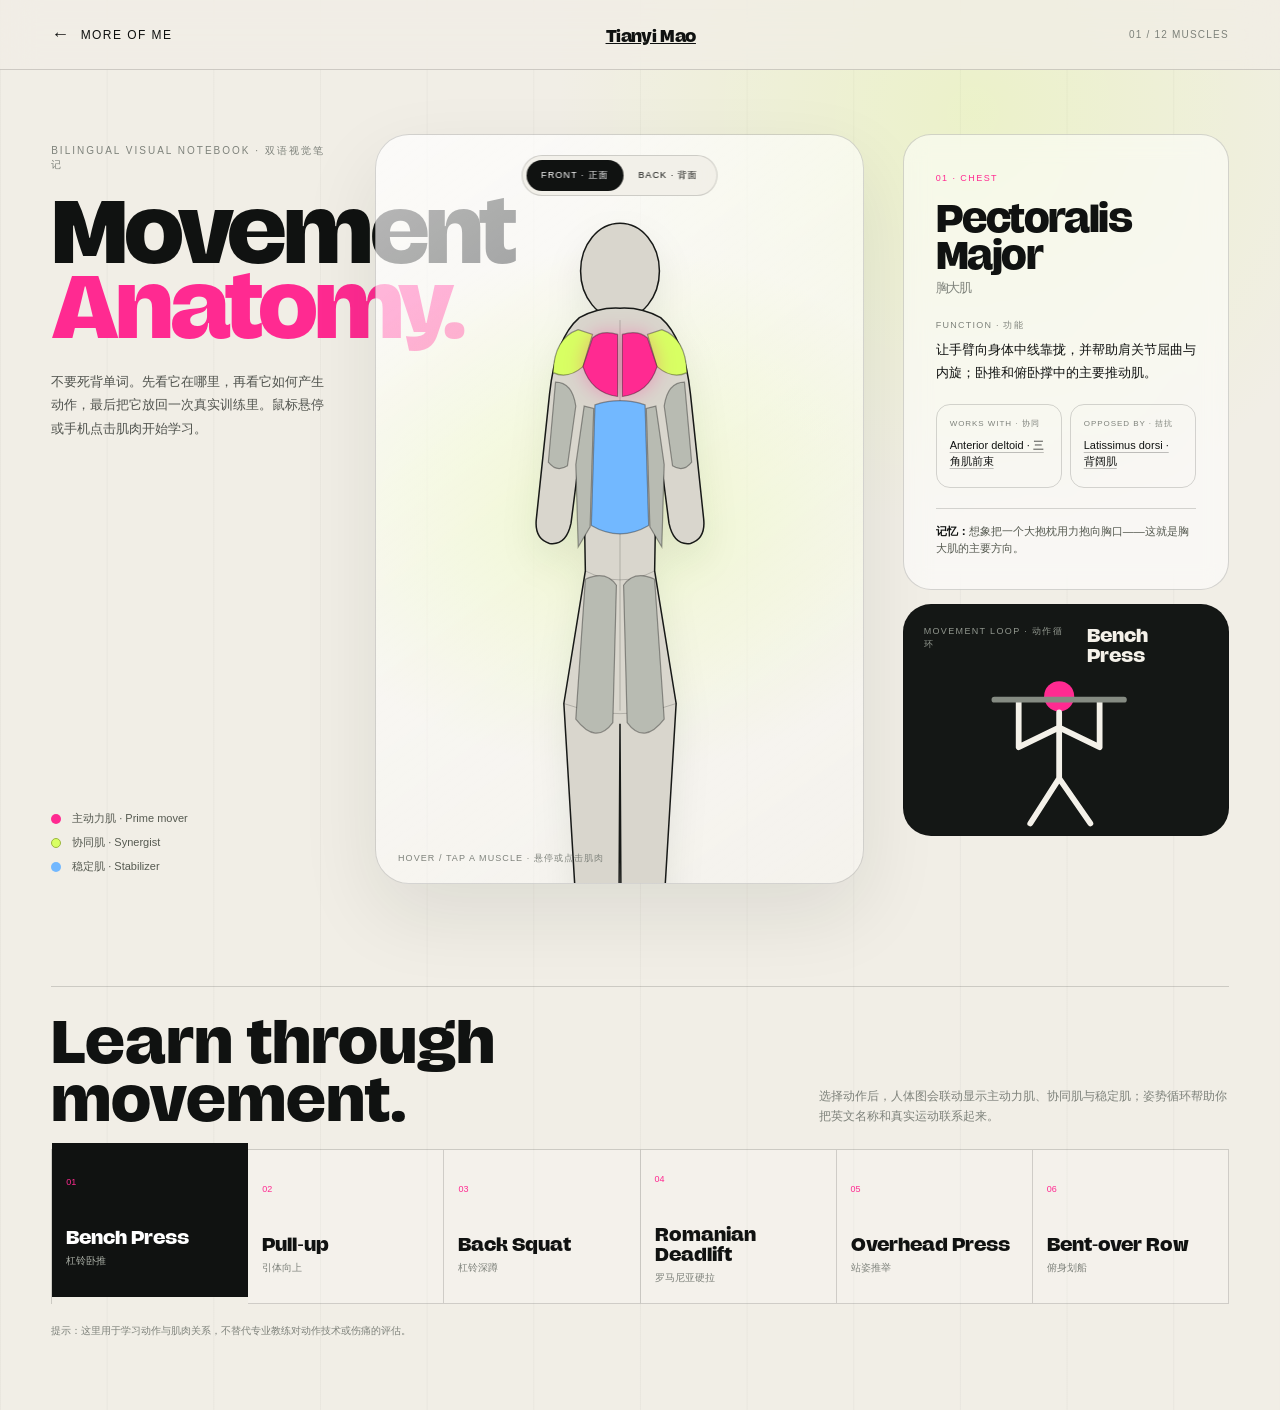
==== anatomy.html @ 0daee511 "Add interactive movement anatomy lab" ====
<!doctype html>
<html lang="zh-CN">
<head>
  <meta charset="utf-8">
  <meta name="viewport" content="width=device-width,initial-scale=1,viewport-fit=cover">
  <meta name="description" content="Tianyi Mao 的双语运动解剖学习空间：认识肌肉、功能与动作中的协同关系。">
  <title>Movement Anatomy · Tianyi Mao</title>
  <style>
    @font-face{font-family:Bunch;src:url('assets/fonts/Bunch-Bold.otf') format('opentype');font-display:swap}
    :root{--ink:#101211;--paper:#f1eee6;--lime:#d8ff63;--pink:#ff2a91;--blue:#72b8ff;--muted:#7e827b;--line:rgba(16,18,17,.16);--panel:rgba(255,255,255,.54)}
    *{box-sizing:border-box}
    html{background:var(--paper);scroll-behavior:smooth}
    body{margin:0;color:var(--ink);background:radial-gradient(circle at 76% 8%,rgba(216,255,99,.22),transparent 26rem),linear-gradient(90deg,rgba(16,18,17,.035) 1px,transparent 1px) 0 0/8.333vw 100%,var(--paper);font-family:Arial,"Noto Sans SC",sans-serif}
    button,a{font:inherit;color:inherit}
    button{cursor:pointer}
    .topbar{position:sticky;top:0;z-index:30;height:70px;display:flex;align-items:center;justify-content:space-between;padding:0 clamp(18px,4vw,64px);border-bottom:1px solid var(--line);background:rgba(241,238,230,.78);backdrop-filter:blur(18px)}
    .back{display:inline-flex;align-items:center;gap:10px;text-decoration:none;font-size:12px;letter-spacing:.12em;text-transform:uppercase}
    .back:before{content:"←";font-size:18px;transition:transform .2s}.back:hover:before{transform:translateX(-4px)}
    .wordmark{font:18px/1 Bunch,Arial,sans-serif;letter-spacing:-.02em}
    .progress{font-size:10px;letter-spacing:.12em;color:var(--muted)}
    main{width:min(1680px,100%);margin:auto;padding:clamp(28px,5vw,70px) clamp(14px,4vw,64px) 72px}
    .hero{display:grid;grid-template-columns:minmax(230px,.7fr) minmax(360px,1.2fr) minmax(280px,.8fr);gap:clamp(18px,3vw,48px);align-items:stretch;min-height:calc(100svh - 150px)}
    .intro{display:flex;flex-direction:column;justify-content:space-between;padding:10px 0}
    .eyebrow{margin:0 0 18px;font-size:10px;letter-spacing:.2em;text-transform:uppercase;color:var(--muted)}
    h1{margin:0;max-width:8ch;font:clamp(54px,7.5vw,118px)/.78 Bunch,Arial,sans-serif;letter-spacing:-.045em}
    h1 em{display:block;color:var(--pink);font-style:normal}
    .intro-copy{max-width:31rem;margin:30px 0 0;font-size:13px;line-height:1.8;color:#50534e}
    .learning-key{display:grid;gap:9px;margin-top:30px}
    .key-row{display:flex;align-items:center;gap:11px;font-size:11px;color:#555950}.key-row i{width:10px;height:10px;border-radius:50%;background:var(--pink)}.key-row:nth-child(2) i{background:var(--lime);border:1px solid #9cb63f}.key-row:nth-child(3) i{background:var(--blue)}
    .body-lab{position:relative;min-height:650px;overflow:hidden;border:1px solid var(--line);border-radius:34px;background:linear-gradient(145deg,rgba(255,255,255,.72),rgba(255,255,255,.28));box-shadow:0 30px 80px rgba(27,31,24,.09)}
    .body-lab:before{content:"";position:absolute;inset:10% -30%;background:radial-gradient(ellipse,rgba(216,255,99,.24),transparent 62%);pointer-events:none}
    .view-switch{position:absolute;z-index:8;top:20px;left:50%;transform:translateX(-50%);display:flex;padding:4px;border:1px solid var(--line);border-radius:999px;background:rgba(241,238,230,.8);backdrop-filter:blur(12px)}
    .view-switch button{border:0;border-radius:999px;padding:9px 15px;background:transparent;font-size:9px;letter-spacing:.12em;text-transform:uppercase}.view-switch button[aria-pressed="true"]{color:#fff;background:var(--ink)}
    .figure-wrap{position:absolute;inset:74px 0 54px;display:grid;place-items:center;perspective:1000px}
    .figure-card{width:min(94%,430px);height:100%;transform-style:preserve-3d;transition:transform .75s cubic-bezier(.22,.7,.18,1)}
    .figure-card.is-back{transform:rotateY(180deg)}
    .body-view{position:absolute;inset:0;display:grid;place-items:center;backface-visibility:hidden}.body-view.back{transform:rotateY(180deg)}
    .anatomy-svg{display:block;width:100%;height:100%;overflow:visible;filter:drop-shadow(0 18px 18px rgba(17,20,16,.08))}
    .body-base{fill:#d9d6cd;stroke:#171917;stroke-width:1.5;vector-effect:non-scaling-stroke}
    .body-line{fill:none;stroke:rgba(16,18,17,.2);stroke-width:1;vector-effect:non-scaling-stroke}
    .muscle-zone{fill:#b8bbb2;stroke:rgba(16,18,17,.38);stroke-width:1;vector-effect:non-scaling-stroke;cursor:pointer;transition:fill .2s,filter .2s,opacity .2s}
    .muscle-zone:hover,.muscle-zone:focus-visible,.muscle-zone.is-active{fill:var(--pink);filter:drop-shadow(0 0 8px rgba(255,42,145,.38));outline:none}
    .muscle-zone.is-primary{fill:var(--pink);animation:muscleBreathe 1.1s ease-in-out infinite}.muscle-zone.is-secondary{fill:var(--lime)}.muscle-zone.is-stabilizer{fill:var(--blue)}
    @keyframes muscleBreathe{50%{filter:drop-shadow(0 0 13px rgba(255,42,145,.7));opacity:.72}}
    .lab-caption{position:absolute;left:22px;bottom:18px;font-size:9px;letter-spacing:.12em;color:var(--muted)}
    .info{display:flex;flex-direction:column;gap:14px}
    .info-card,.motion-card{border:1px solid var(--line);border-radius:28px;background:var(--panel);backdrop-filter:blur(12px)}
    .info-card{padding:clamp(20px,2.5vw,32px)}
    .muscle-index{font-size:9px;letter-spacing:.16em;color:var(--pink)}
    .muscle-name{margin:14px 0 0;font:clamp(30px,3.2vw,50px)/.9 Bunch,Arial,sans-serif;letter-spacing:-.035em}
    .muscle-cn{display:block;margin-top:9px;font-size:13px;font-weight:400;color:var(--muted)}
    .function-label{margin:26px 0 7px;font-size:9px;letter-spacing:.14em;color:var(--muted)}
    .function-text{margin:0;font-size:13px;line-height:1.72}
    .relations{display:grid;grid-template-columns:1fr 1fr;gap:8px;margin-top:20px}
    .relation{min-height:84px;padding:13px;border:1px solid var(--line);border-radius:14px}.relation span{display:block;margin-bottom:9px;font-size:8px;letter-spacing:.12em;color:var(--muted)}.relation button{padding:0;border:0;background:none;text-align:left;font-size:11px;line-height:1.45;text-decoration:underline;text-decoration-color:rgba(16,18,17,.25);text-underline-offset:3px}
    .memory{margin:20px 0 0;padding:14px 0 0;border-top:1px solid var(--line);font-size:11px;line-height:1.55;color:#555950}.memory strong{color:var(--ink)}
    .motion-card{position:relative;overflow:hidden;min-height:232px;padding:20px;background:#141715;color:#f4f1e9}
    .motion-head{position:relative;z-index:3;display:flex;justify-content:space-between;gap:16px}.motion-head span{font-size:9px;letter-spacing:.15em;color:#92988f}.motion-head strong{font:20px/1 Bunch,Arial,sans-serif}
    .pose-stage{position:absolute;inset:45px 0 0;display:grid;place-items:center}.pose-stage svg{width:100%;height:100%}.pose-line{fill:none;stroke:#f4f1e9;stroke-width:5;stroke-linecap:round;stroke-linejoin:round}.pose-joint{fill:var(--pink)}.pose-equipment{stroke:#858b82;stroke-width:5;stroke-linecap:round}.pose{transform-box:fill-box;transform-origin:center}.pose.squat{animation:squat 1.6s ease-in-out infinite}.pose.press .pose-arms{transform-box:fill-box;transform-origin:50% 90%;animation:press 1.5s ease-in-out infinite}.pose.row .pose-arms{transform-box:fill-box;transform-origin:15% 50%;animation:row 1.4s ease-in-out infinite}.pose.hinge .pose-torso{transform-box:fill-box;transform-origin:50% 100%;animation:hinge 1.7s ease-in-out infinite}.pose.pull .pose-body{animation:pull 1.6s ease-in-out infinite}.pose.plank{animation:plank 1.5s ease-in-out infinite}
    @keyframes squat{50%{transform:translateY(28px) scaleY(.92)}}@keyframes press{50%{transform:translateY(-28px)}}@keyframes row{50%{transform:rotate(-30deg)}}@keyframes hinge{50%{transform:rotate(27deg)}}@keyframes pull{50%{transform:translateY(-24px)}}@keyframes plank{50%{transform:translateY(-3px)}}
    .exercise-section{margin-top:clamp(60px,8vw,120px);padding-top:24px;border-top:1px solid var(--line)}
    .section-head{display:flex;align-items:end;justify-content:space-between;gap:30px;margin-bottom:22px}.section-head h2{margin:0;font:clamp(38px,5vw,74px)/.9 Bunch,Arial,sans-serif}.section-head p{max-width:410px;margin:0;font-size:12px;line-height:1.7;color:var(--muted)}
    .exercise-grid{display:grid;grid-template-columns:repeat(6,minmax(0,1fr));border-top:1px solid var(--line);border-left:1px solid var(--line)}
    .exercise{min-height:154px;padding:18px 14px;border:0;border-right:1px solid var(--line);border-bottom:1px solid var(--line);background:rgba(255,255,255,.18);text-align:left;transition:background .2s,color .2s,transform .2s}.exercise:hover,.exercise:focus-visible,.exercise.is-active{color:#fff;background:var(--ink);outline:none}.exercise.is-active{transform:translateY(-7px)}
    .exercise-num{font-size:9px;color:var(--pink)}.exercise strong{display:block;margin-top:38px;font:20px/1 Bunch,Arial,sans-serif}.exercise small{display:block;margin-top:7px;color:var(--muted);font-size:10px}.exercise.is-active small{color:#aeb3aa}
    .tip{margin:20px 0 0;font-size:10px;color:var(--muted)}
    @media(max-width:1100px){.hero{grid-template-columns:minmax(220px,.65fr) minmax(360px,1fr)}.info{grid-column:1/-1;display:grid;grid-template-columns:1fr 1fr}.body-lab{min-height:610px}.exercise-grid{grid-template-columns:repeat(3,1fr)}}
    @media(max-width:720px){.topbar{height:62px;padding:0 14px}.progress{display:none}main{padding:24px 10px 48px}.hero{display:flex;flex-direction:column}.intro{padding:0 6px}.intro-copy{margin-top:22px}.learning-key{display:none}.body-lab{min-height:590px;border-radius:24px}.figure-wrap{inset:68px -7px 42px}.info{display:flex}.info-card,.motion-card{border-radius:22px}.motion-card{min-height:250px}.section-head{display:block}.section-head p{margin-top:14px}.exercise-grid{grid-template-columns:repeat(2,1fr)}.exercise{min-height:130px}.exercise strong{margin-top:28px}.exercise.is-active{transform:none}.relations{grid-template-columns:1fr}.wordmark{font-size:16px}}
    @media(prefers-reduced-motion:reduce){*{scroll-behavior:auto!important}.figure-card,.muscle-zone,.exercise{transition:none!important}.muscle-zone.is-primary,.pose *,.pose{animation:none!important}}
  </style>
</head>
<body>
  <header class="topbar"><a class="back" href="index.html?section=home">More of Me</a><a class="wordmark" href="index.html">Tianyi Mao</a><span class="progress" id="progress">01 / 11 MUSCLES</span></header>
  <main>
    <section class="hero">
      <div class="intro"><div><p class="eyebrow">Bilingual visual notebook · 双语视觉笔记</p><h1>Movement<em>Anatomy.</em></h1><p class="intro-copy">不要死背单词。先看它在哪里，再看它如何产生动作，最后把它放回一次真实训练里。鼠标悬停或手机点击肌肉开始学习。</p></div><div class="learning-key"><div class="key-row"><i></i>主动力肌 · Prime mover</div><div class="key-row"><i></i>协同肌 · Synergist</div><div class="key-row"><i></i>稳定肌 · Stabilizer</div></div></div>
      <div class="body-lab" aria-label="互动人体肌肉图">
        <div class="view-switch" role="group" aria-label="人体视角"><button type="button" data-view="front" aria-pressed="true">Front · 正面</button><button type="button" data-view="back" aria-pressed="false">Back · 背面</button></div>
        <div class="figure-wrap"><div class="figure-card" id="figure-card">
          <div class="body-view front"><svg class="anatomy-svg" viewBox="0 0 360 650" role="img" aria-label="人体正面主要肌群">
            <ellipse class="body-base" cx="180" cy="52" rx="33" ry="40"/><path class="body-base" d="M146 91Q126 108 121 155L110 259Q108 276 121 280Q135 282 139 263L149 185L151 303L133 414L145 614Q146 631 164 631Q179 630 179 612L180 431L181 612Q181 630 197 631Q214 630 215 613L227 414L209 303L211 185L221 263Q225 282 239 280Q252 276 250 259L239 155Q234 108 214 91Q198 82 180 83Q162 82 146 91Z"/>
            <path class="body-line" d="M180 93V420M151 303Q180 318 209 303M133 414Q180 431 227 414"/>
            <g class="muscle-zone" data-muscle="deltoid" tabindex="0" role="button"><path d="M145 101Q125 108 124 137Q136 143 149 132L157 105Z"/><path d="M215 101Q235 108 236 137Q224 143 211 132L203 105Z"/></g>
            <g class="muscle-zone" data-muscle="pectoralis" tabindex="0" role="button"><path d="M157 108Q165 101 178 105V157Q156 154 149 132Z"/><path d="M203 108Q195 101 182 105V157Q204 154 211 132Z"/></g>
            <g class="muscle-zone" data-muscle="biceps" tabindex="0" role="button"><path d="M126 145Q140 145 143 165L136 215Q127 221 120 212Z"/><path d="M234 145Q220 145 217 165L224 215Q233 221 240 212Z"/></g>
            <g class="muscle-zone" data-muscle="rectus" tabindex="0" role="button"><path d="M159 164Q180 157 201 164L204 265Q180 279 156 265Z"/></g>
            <g class="muscle-zone" data-muscle="obliques" tabindex="0" role="button"><path d="M150 165L158 167L155 266L145 283L143 214Z"/><path d="M210 165L202 167L205 266L215 283L217 214Z"/></g>
            <g class="muscle-zone" data-muscle="quadriceps" tabindex="0" role="button"><path d="M151 310Q168 302 177 315L174 430Q160 449 143 427Z"/><path d="M209 310Q192 302 183 315L186 430Q200 449 217 427Z"/></g>
          </svg></div>
          <div class="body-view back"><svg class="anatomy-svg" viewBox="0 0 360 650" role="img" aria-label="人体背面主要肌群">
            <ellipse class="body-base" cx="180" cy="52" rx="33" ry="40"/><path class="body-base" d="M146 91Q126 108 121 155L110 259Q108 276 121 280Q135 282 139 263L149 185L151 303L133 414L145 614Q146 631 164 631Q179 630 179 612L180 431L181 612Q181 630 197 631Q214 630 215 613L227 414L209 303L211 185L221 263Q225 282 239 280Q252 276 250 259L239 155Q234 108 214 91Q198 82 180 83Q162 82 146 91Z"/>
            <path class="body-line" d="M180 93V420M151 303Q180 318 209 303M133 414Q180 431 227 414"/>
            <g class="muscle-zone" data-muscle="trapezius" tabindex="0" role="button"><path d="M162 89L180 98L198 89L211 137L180 176L149 137Z"/></g>
            <g class="muscle-zone" data-muscle="latissimus" tabindex="0" role="button"><path d="M149 139Q159 166 178 180L176 262Q152 254 145 221Z"/><path d="M211 139Q201 166 182 180L184 262Q208 254 215 221Z"/></g>
            <g class="muscle-zone" data-muscle="triceps" tabindex="0" role="button"><path d="M126 143Q141 147 143 170L136 221Q125 219 119 207Z"/><path d="M234 143Q219 147 217 170L224 221Q235 219 241 207Z"/></g>
            <g class="muscle-zone" data-muscle="gluteus" tabindex="0" role="button"><path d="M151 271Q178 265 179 305Q164 326 146 309Z"/><path d="M209 271Q182 265 181 305Q196 326 214 309Z"/></g>
            <g class="muscle-zone" data-muscle="hamstrings" tabindex="0" role="button"><path d="M149 317Q166 307 177 320L173 429Q158 443 143 425Z"/><path d="M211 317Q194 307 183 320L187 429Q202 443 217 425Z"/></g>
            <g class="muscle-zone" data-muscle="gastrocnemius" tabindex="0" role="button"><path d="M145 440Q166 430 174 449L169 544Q150 561 141 531Z"/><path d="M215 440Q194 430 186 449L191 544Q210 561 219 531Z"/></g>
          </svg></div>
        </div></div><div class="lab-caption">HOVER / TAP A MUSCLE · 悬停或点击肌肉</div>
      </div>
      <aside class="info" aria-live="polite">
        <article class="info-card"><span class="muscle-index" id="muscle-index">01 · CHEST</span><h2 class="muscle-name" id="muscle-name">Pectoralis Major<span class="muscle-cn" id="muscle-cn">胸大肌</span></h2><p class="function-label">FUNCTION · 功能</p><p class="function-text" id="function-text">让手臂向身体中线靠拢，并帮助肩关节屈曲与内旋；卧推和俯卧撑中的主要推动肌。</p><div class="relations"><div class="relation"><span>WORKS WITH · 协同</span><button type="button" id="synergy">Anterior deltoid · 三角肌前束</button></div><div class="relation"><span>OPPOSED BY · 拮抗</span><button type="button" id="antagonist">Posterior deltoid · 三角肌后束</button></div></div><p class="memory" id="memory"><strong>记忆：</strong>想象把一个大抱枕用力抱向胸口——这就是胸大肌的主要方向。</p></article>
        <article class="motion-card"><div class="motion-head"><span>MOVEMENT LOOP · 动作循环</span><strong id="motion-title">Bench Press</strong></div><div class="pose-stage" id="pose-stage"></div></article>
      </aside>
    </section>
    <section class="exercise-section"><div class="section-head"><h2>Learn through movement.</h2><p>选择动作后，人体图会联动显示主动力肌、协同肌与稳定肌；姿势循环帮助你把英文名称和真实运动联系起来。</p></div><div class="exercise-grid" id="exercise-grid"></div><p class="tip">提示：这里用于学习动作与肌肉关系，不替代专业教练对动作技术或伤痛的评估。</p></section>
  </main>
  <script>
    const muscles={
      pectoralis:{en:'Pectoralis Major',zh:'胸大肌',group:'CHEST',view:'front',function:'让手臂向身体中线靠拢，并帮助肩关节屈曲与内旋；卧推和俯卧撑中的主要推动肌。',synergy:['deltoid','Anterior deltoid · 三角肌前束'],antagonist:['latissimus','Latissimus dorsi · 背阔肌'],memory:'想象把一个大抱枕用力抱向胸口——这就是胸大肌的主要方向。'},
      deltoid:{en:'Deltoid',zh:'三角肌',group:'SHOULDER',view:'front',function:'覆盖肩关节，前束帮助前举，中束负责外展，后束帮助手臂向后。',synergy:['trapezius','Trapezius · 斜方肌'],antagonist:['latissimus','Latissimus dorsi · 背阔肌'],memory:'Deltoid 像倒三角肩章；把手臂向不同方向抬起时，三束分工。'},
      biceps:{en:'Biceps Brachii',zh:'肱二头肌',group:'ARM',view:'front',function:'屈肘并让前臂旋后（掌心向上），也协助肩关节屈曲。',synergy:['deltoid','Anterior deltoid · 三角肌前束'],antagonist:['triceps','Triceps brachii · 肱三头肌'],memory:'Bi = two，两头肌；想象端起一碗汤，屈肘并让掌心向上。'},
      rectus:{en:'Rectus Abdominis',zh:'腹直肌',group:'CORE',view:'front',function:'让躯干屈曲，并在呼气、负重和四肢运动时协助稳定骨盆与脊柱。',synergy:['obliques','Obliques · 腹斜肌'],antagonist:['gluteus','Spinal extensors · 竖脊肌群'],memory:'Rectus = straight，纵向笔直排列；卷腹时缩短胸廓和骨盆的距离。'},
      obliques:{en:'External Obliques',zh:'腹外斜肌',group:'CORE',view:'front',function:'双侧共同屈曲与压缩腹部；单侧帮助躯干侧屈，并与对侧共同旋转。',synergy:['rectus','Rectus abdominis · 腹直肌'],antagonist:['latissimus','Contralateral trunk muscles · 对侧躯干肌'],memory:'Oblique = 斜的；纤维像把双手插进外套口袋。'},
      quadriceps:{en:'Quadriceps Femoris',zh:'股四头肌',group:'LEG',view:'front',function:'主要负责伸膝；其中股直肌还帮助髋关节屈曲。深蹲起身与上楼都离不开它。',synergy:['gluteus','Gluteus maximus · 臀大肌'],antagonist:['hamstrings','Hamstrings · 腘绳肌'],memory:'Quad = four，四块肌肉在大腿前侧合作把膝盖伸直。'},
      trapezius:{en:'Trapezius',zh:'斜方肌',group:'UPPER BACK',view:'back',function:'上、中、下束共同控制肩胛骨的上提、后缩、下降和向上旋转。',synergy:['deltoid','Deltoid · 三角肌'],antagonist:['pectoralis','Pectoralis minor · 胸小肌'],memory:'像一只覆盖颈后与上背的风筝，控制肩胛骨在胸廓上滑动。'},
      latissimus:{en:'Latissimus Dorsi',zh:'背阔肌',group:'BACK',view:'back',function:'让肩关节伸展、内收与内旋；引体向上和划船时把上臂拉向躯干。',synergy:['biceps','Biceps brachii · 肱二头肌'],antagonist:['deltoid','Anterior deltoid · 三角肌前束'],memory:'Latissimus = 最宽的；像从背部展开的双翼，把手臂拉回身体。'},
      triceps:{en:'Triceps Brachii',zh:'肱三头肌',group:'ARM',view:'back',function:'主要负责伸肘，长头还协助肩关节伸展与内收。',synergy:['pectoralis','Pectoralis major · 胸大肌'],antagonist:['biceps','Biceps brachii · 肱二头肌'],memory:'Tri = three，三头肌；把门推开或卧推锁定手肘时它在工作。'},
      gluteus:{en:'Gluteus Maximus',zh:'臀大肌',group:'HIP',view:'back',function:'强力伸髋并帮助髋外旋；从深蹲底部起身、冲刺与爬坡时贡献很大。',synergy:['hamstrings','Hamstrings · 腘绳肌'],antagonist:['rectus','Hip flexors · 髋屈肌群'],memory:'Gluteus 是起身的发动机：把髋从弯曲位置推回伸展。'},
      hamstrings:{en:'Hamstrings',zh:'腘绳肌',group:'LEG',view:'back',function:'屈膝并伸髋；在跑步摆动、硬拉和减速时控制大腿与小腿。',synergy:['gluteus','Gluteus maximus · 臀大肌'],antagonist:['quadriceps','Quadriceps · 股四头肌'],memory:'大腿后侧的绳索；髋铰链时被拉长，再把髋拉回。'},
      gastrocnemius:{en:'Gastrocnemius',zh:'腓肠肌',group:'CALF',view:'back',function:'使踝关节跖屈（踮脚），并跨过膝关节协助屈膝；走、跑、跳时负责蹬地。',synergy:['hamstrings','Soleus · 比目鱼肌'],antagonist:['quadriceps','Tibialis anterior · 胫骨前肌'],memory:'小腿后方的两颗水滴；踮脚时最容易摸到它的收缩。'}
    };
    const exercises=[
      {id:'bench',en:'Bench Press',zh:'杠铃卧推',view:'front',primary:['pectoralis'],secondary:['deltoid','triceps'],stabilizer:['rectus'],focus:'pectoralis',pose:'press'},
      {id:'pullup',en:'Pull-up',zh:'引体向上',view:'back',primary:['latissimus'],secondary:['biceps','trapezius'],stabilizer:['rectus'],focus:'latissimus',pose:'pull'},
      {id:'squat',en:'Back Squat',zh:'杠铃深蹲',view:'front',primary:['quadriceps','gluteus'],secondary:['hamstrings'],stabilizer:['rectus','obliques'],focus:'quadriceps',pose:'squat'},
      {id:'rdl',en:'Romanian Deadlift',zh:'罗马尼亚硬拉',view:'back',primary:['hamstrings','gluteus'],secondary:['gastrocnemius'],stabilizer:['latissimus','rectus'],focus:'hamstrings',pose:'hinge'},
      {id:'ohp',en:'Overhead Press',zh:'站姿推举',view:'front',primary:['deltoid'],secondary:['triceps','trapezius'],stabilizer:['rectus','gluteus'],focus:'deltoid',pose:'press'},
      {id:'row',en:'Bent-over Row',zh:'俯身划船',view:'back',primary:['latissimus','trapezius'],secondary:['biceps'],stabilizer:['hamstrings','gluteus'],focus:'latissimus',pose:'row'}
    ];
    const card=document.getElementById('figure-card'),viewButtons=[...document.querySelectorAll('[data-view]')],zones=[...document.querySelectorAll('.muscle-zone')];let activeMuscle='pectoralis',activeExercise='bench';
    function switchView(view){card.classList.toggle('is-back',view==='back');viewButtons.forEach(b=>b.setAttribute('aria-pressed',String(b.dataset.view===view)))}
    function selectMuscle(id,{changeView=true,clearExercise=true}={}){const m=muscles[id];if(!m)return;activeMuscle=id;if(changeView)switchView(m.view);if(clearExercise){zones.forEach(z=>z.classList.remove('is-primary','is-secondary','is-stabilizer'));document.querySelectorAll('.exercise').forEach(b=>b.classList.remove('is-active'))}zones.forEach(z=>z.classList.toggle('is-active',z.dataset.muscle===id));const idx=Object.keys(muscles).indexOf(id)+1;document.getElementById('progress').textContent=String(idx).padStart(2,'0')+' / '+Object.keys(muscles).length+' MUSCLES';document.getElementById('muscle-index').textContent=String(idx).padStart(2,'0')+' · '+m.group;document.getElementById('muscle-name').childNodes[0].nodeValue=m.en;document.getElementById('muscle-cn').textContent=m.zh;document.getElementById('function-text').textContent=m.function;document.getElementById('memory').innerHTML='<strong>记忆：</strong>'+m.memory;bindRelation('synergy',m.synergy);bindRelation('antagonist',m.antagonist)}
    function bindRelation(elementId,relation){const button=document.getElementById(elementId);button.textContent=relation[1];button.onclick=()=>selectMuscle(relation[0])}
    function poseMarkup(kind){const shared='<circle class="pose-joint" cx="104" cy="40" r="13"/>';if(kind==='squat')return '<svg viewBox="0 0 220 160"><line class="pose-equipment" x1="55" y1="54" x2="155" y2="54"/><g class="pose squat">'+shared+'<path class="pose-line" d="M104 54L104 100L72 126L44 146M104 100L137 126L165 146M104 63L68 77M104 63L140 77"/></g></svg>';if(kind==='pull')return '<svg viewBox="0 0 220 160"><line class="pose-equipment" x1="44" y1="20" x2="176" y2="20"/><g class="pose pull"><g class="pose-body">'+shared+'<path class="pose-line" d="M104 54L104 108L82 148M104 108L128 148M102 62L62 22M106 62L148 22"/></g></g></svg>';if(kind==='row')return '<svg viewBox="0 0 220 160"><g class="pose row"><circle class="pose-joint" cx="84" cy="47" r="13"/><path class="pose-line pose-torso" d="M92 57L127 86L153 139M127 86L101 140"/><g class="pose-arms"><path class="pose-line" d="M105 67L71 98L58 135M108 69L92 109L82 140"/><line class="pose-equipment" x1="45" y1="139" x2="96" y2="139"/></g></g></svg>';if(kind==='hinge')return '<svg viewBox="0 0 220 160"><g class="pose hinge"><g class="pose-torso"><circle class="pose-joint" cx="105" cy="34" r="13"/><path class="pose-line" d="M105 48L105 96M105 61L76 105M105 61L134 105"/></g><path class="pose-line" d="M105 96L82 145M105 96L130 145"/><line class="pose-equipment" x1="62" y1="110" x2="147" y2="110"/></g></svg>';if(kind==='plank')return '<svg viewBox="0 0 220 160"><g class="pose plank"><circle class="pose-joint" cx="55" cy="58" r="13"/><path class="pose-line" d="M68 64L137 92L188 117M137 92L113 130M74 70L47 112L24 112"/></g></svg>';return '<svg viewBox="0 0 220 160"><g class="pose press">'+shared+'<path class="pose-line" d="M104 54L104 111L79 150M104 111L131 150"/><g class="pose-arms"><path class="pose-line" d="M102 68L69 84L69 45M106 68L139 84L139 45"/><line class="pose-equipment" x1="48" y1="43" x2="160" y2="43"/></g></g></svg>'}
    function selectExercise(id){const ex=exercises.find(x=>x.id===id);if(!ex)return;activeExercise=id;switchView(ex.view);zones.forEach(z=>{z.classList.remove('is-active','is-primary','is-secondary','is-stabilizer');const muscle=z.dataset.muscle;if(ex.primary.includes(muscle))z.classList.add('is-primary');else if(ex.secondary.includes(muscle))z.classList.add('is-secondary');else if(ex.stabilizer.includes(muscle))z.classList.add('is-stabilizer')});document.querySelectorAll('.exercise').forEach(b=>b.classList.toggle('is-active',b.dataset.exercise===id));document.getElementById('motion-title').textContent=ex.en;document.getElementById('pose-stage').innerHTML=poseMarkup(ex.pose);selectMuscle(ex.focus,{changeView:false,clearExercise:false})}
    function buildExercises(){document.getElementById('exercise-grid').innerHTML=exercises.map((ex,i)=>'<button class="exercise" type="button" data-exercise="'+ex.id+'"><span class="exercise-num">'+String(i+1).padStart(2,'0')+'</span><strong>'+ex.en+'</strong><small>'+ex.zh+'</small></button>').join('');document.querySelectorAll('.exercise').forEach(b=>b.addEventListener('click',()=>selectExercise(b.dataset.exercise)))}
    viewButtons.forEach(b=>b.addEventListener('click',()=>switchView(b.dataset.view)));zones.forEach(z=>{z.addEventListener('mouseenter',()=>selectMuscle(z.dataset.muscle));z.addEventListener('click',()=>selectMuscle(z.dataset.muscle));z.addEventListener('keydown',e=>{if(e.key==='Enter'||e.key===' '){e.preventDefault();selectMuscle(z.dataset.muscle)}})});buildExercises();selectExercise('bench');
  </script>
</body>
</html>
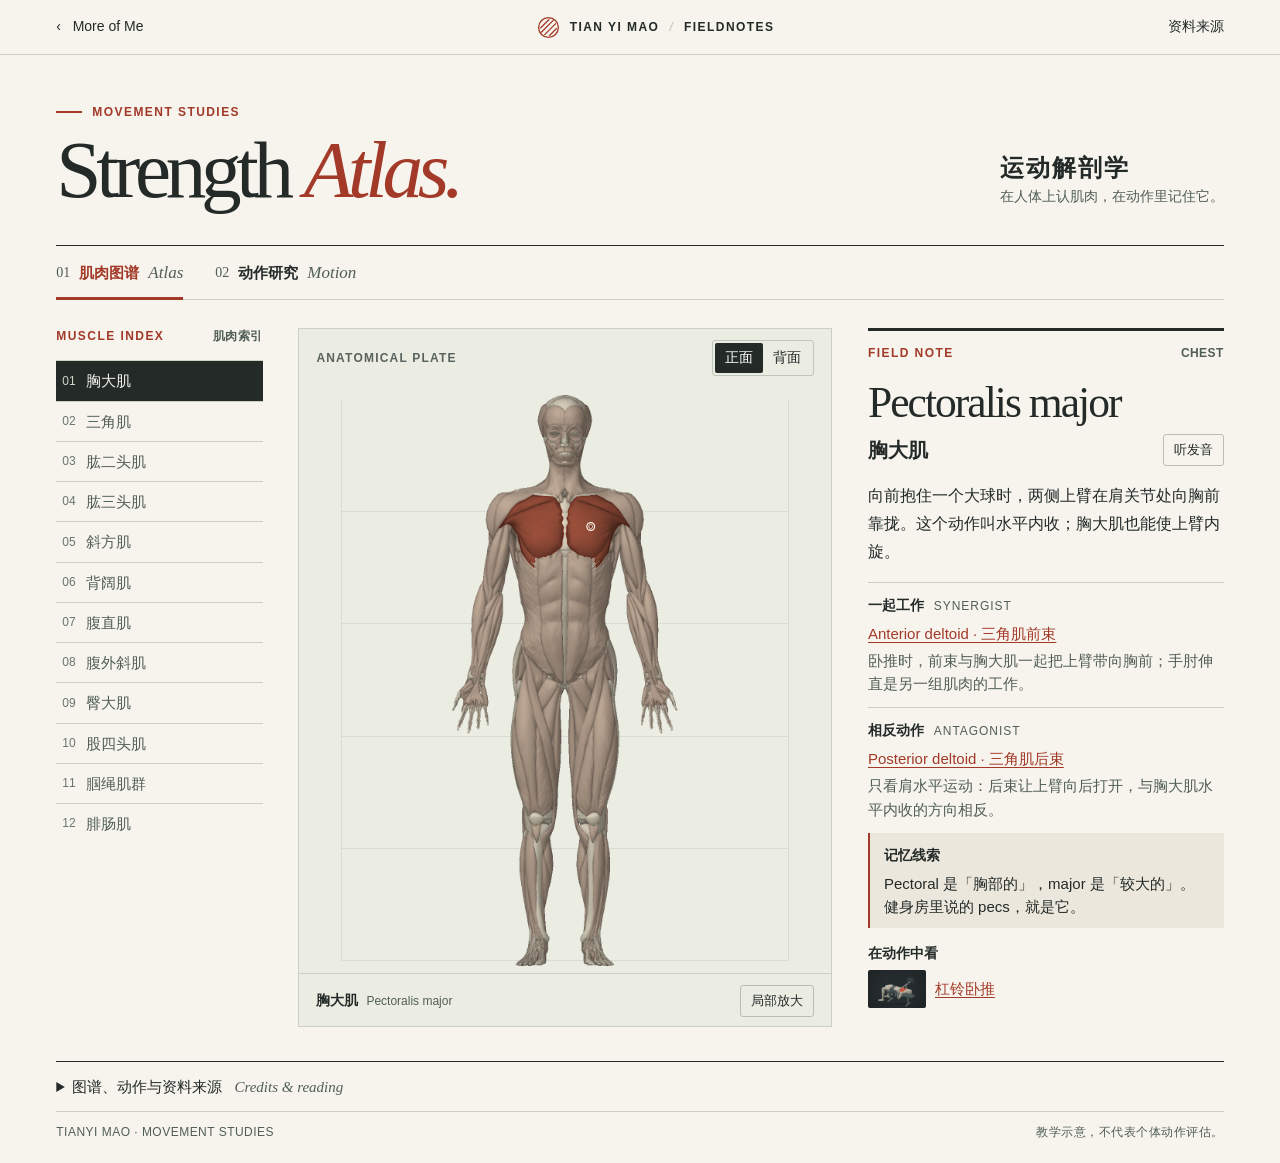
==== commit d261c5c4: "Build bilingual strength atlas from open anatomical models and articulated motion studies" ====
--- a/anatomy.html
+++ b/anatomy.html
@@ -1,142 +1,31 @@
 <!doctype html>
 <html lang="zh-CN">
 <head>
-  <meta charset="utf-8">
-  <meta name="viewport" content="width=device-width,initial-scale=1,viewport-fit=cover">
-  <meta name="description" content="Tianyi Mao 的双语运动解剖学习空间：认识肌肉、功能与动作中的协同关系。">
-  <title>Movement Anatomy · Tianyi Mao</title>
-  <style>
-    @font-face{font-family:Bunch;src:url('assets/fonts/Bunch-Bold.otf') format('opentype');font-display:swap}
-    :root{--ink:#101211;--paper:#f1eee6;--lime:#d8ff63;--pink:#ff2a91;--blue:#72b8ff;--muted:#7e827b;--line:rgba(16,18,17,.16);--panel:rgba(255,255,255,.54)}
-    *{box-sizing:border-box}
-    html{background:var(--paper);scroll-behavior:smooth}
-    body{margin:0;color:var(--ink);background:radial-gradient(circle at 76% 8%,rgba(216,255,99,.22),transparent 26rem),linear-gradient(90deg,rgba(16,18,17,.035) 1px,transparent 1px) 0 0/8.333vw 100%,var(--paper);font-family:Arial,"Noto Sans SC",sans-serif}
-    button,a{font:inherit;color:inherit}
-    button{cursor:pointer}
-    .topbar{position:sticky;top:0;z-index:30;height:70px;display:flex;align-items:center;justify-content:space-between;padding:0 clamp(18px,4vw,64px);border-bottom:1px solid var(--line);background:rgba(241,238,230,.78);backdrop-filter:blur(18px)}
-    .back{display:inline-flex;align-items:center;gap:10px;text-decoration:none;font-size:12px;letter-spacing:.12em;text-transform:uppercase}
-    .back:before{content:"←";font-size:18px;transition:transform .2s}.back:hover:before{transform:translateX(-4px)}
-    .wordmark{font:18px/1 Bunch,Arial,sans-serif;letter-spacing:-.02em}
-    .progress{font-size:10px;letter-spacing:.12em;color:var(--muted)}
-    main{width:min(1680px,100%);margin:auto;padding:clamp(28px,5vw,70px) clamp(14px,4vw,64px) 72px}
-    .hero{display:grid;grid-template-columns:minmax(230px,.7fr) minmax(360px,1.2fr) minmax(280px,.8fr);gap:clamp(18px,3vw,48px);align-items:stretch;min-height:calc(100svh - 150px)}
-    .intro{display:flex;flex-direction:column;justify-content:space-between;padding:10px 0}
-    .eyebrow{margin:0 0 18px;font-size:10px;letter-spacing:.2em;text-transform:uppercase;color:var(--muted)}
-    h1{margin:0;max-width:8ch;font:clamp(54px,7.5vw,118px)/.78 Bunch,Arial,sans-serif;letter-spacing:-.045em}
-    h1 em{display:block;color:var(--pink);font-style:normal}
-    .intro-copy{max-width:31rem;margin:30px 0 0;font-size:13px;line-height:1.8;color:#50534e}
-    .learning-key{display:grid;gap:9px;margin-top:30px}
-    .key-row{display:flex;align-items:center;gap:11px;font-size:11px;color:#555950}.key-row i{width:10px;height:10px;border-radius:50%;background:var(--pink)}.key-row:nth-child(2) i{background:var(--lime);border:1px solid #9cb63f}.key-row:nth-child(3) i{background:var(--blue)}
-    .body-lab{position:relative;min-height:650px;overflow:hidden;border:1px solid var(--line);border-radius:34px;background:linear-gradient(145deg,rgba(255,255,255,.72),rgba(255,255,255,.28));box-shadow:0 30px 80px rgba(27,31,24,.09)}
-    .body-lab:before{content:"";position:absolute;inset:10% -30%;background:radial-gradient(ellipse,rgba(216,255,99,.24),transparent 62%);pointer-events:none}
-    .view-switch{position:absolute;z-index:8;top:20px;left:50%;transform:translateX(-50%);display:flex;padding:4px;border:1px solid var(--line);border-radius:999px;background:rgba(241,238,230,.8);backdrop-filter:blur(12px)}
-    .view-switch button{border:0;border-radius:999px;padding:9px 15px;background:transparent;font-size:9px;letter-spacing:.12em;text-transform:uppercase}.view-switch button[aria-pressed="true"]{color:#fff;background:var(--ink)}
-    .figure-wrap{position:absolute;inset:74px 0 54px;display:grid;place-items:center;perspective:1000px}
-    .figure-card{width:min(94%,430px);height:100%;transform-style:preserve-3d;transition:transform .75s cubic-bezier(.22,.7,.18,1)}
-    .figure-card.is-back{transform:rotateY(180deg)}
-    .body-view{position:absolute;inset:0;display:grid;place-items:center;backface-visibility:hidden}.body-view.back{transform:rotateY(180deg)}
-    .anatomy-svg{display:block;width:100%;height:100%;overflow:visible;filter:drop-shadow(0 18px 18px rgba(17,20,16,.08))}
-    .body-base{fill:#d9d6cd;stroke:#171917;stroke-width:1.5;vector-effect:non-scaling-stroke}
-    .body-line{fill:none;stroke:rgba(16,18,17,.2);stroke-width:1;vector-effect:non-scaling-stroke}
-    .muscle-zone{fill:#b8bbb2;stroke:rgba(16,18,17,.38);stroke-width:1;vector-effect:non-scaling-stroke;cursor:pointer;transition:fill .2s,filter .2s,opacity .2s}
-    .muscle-zone:hover,.muscle-zone:focus-visible,.muscle-zone.is-active{fill:var(--pink);filter:drop-shadow(0 0 8px rgba(255,42,145,.38));outline:none}
-    .muscle-zone.is-primary{fill:var(--pink);animation:muscleBreathe 1.1s ease-in-out infinite}.muscle-zone.is-secondary{fill:var(--lime)}.muscle-zone.is-stabilizer{fill:var(--blue)}
-    @keyframes muscleBreathe{50%{filter:drop-shadow(0 0 13px rgba(255,42,145,.7));opacity:.72}}
-    .lab-caption{position:absolute;left:22px;bottom:18px;font-size:9px;letter-spacing:.12em;color:var(--muted)}
-    .info{display:flex;flex-direction:column;gap:14px}
-    .info-card,.motion-card{border:1px solid var(--line);border-radius:28px;background:var(--panel);backdrop-filter:blur(12px)}
-    .info-card{padding:clamp(20px,2.5vw,32px)}
-    .muscle-index{font-size:9px;letter-spacing:.16em;color:var(--pink)}
-    .muscle-name{margin:14px 0 0;font:clamp(30px,3.2vw,50px)/.9 Bunch,Arial,sans-serif;letter-spacing:-.035em}
-    .muscle-cn{display:block;margin-top:9px;font-size:13px;font-weight:400;color:var(--muted)}
-    .function-label{margin:26px 0 7px;font-size:9px;letter-spacing:.14em;color:var(--muted)}
-    .function-text{margin:0;font-size:13px;line-height:1.72}
-    .relations{display:grid;grid-template-columns:1fr 1fr;gap:8px;margin-top:20px}
-    .relation{min-height:84px;padding:13px;border:1px solid var(--line);border-radius:14px}.relation span{display:block;margin-bottom:9px;font-size:8px;letter-spacing:.12em;color:var(--muted)}.relation button{padding:0;border:0;background:none;text-align:left;font-size:11px;line-height:1.45;text-decoration:underline;text-decoration-color:rgba(16,18,17,.25);text-underline-offset:3px}
-    .memory{margin:20px 0 0;padding:14px 0 0;border-top:1px solid var(--line);font-size:11px;line-height:1.55;color:#555950}.memory strong{color:var(--ink)}
-    .motion-card{position:relative;overflow:hidden;min-height:232px;padding:20px;background:#141715;color:#f4f1e9}
-    .motion-head{position:relative;z-index:3;display:flex;justify-content:space-between;gap:16px}.motion-head span{font-size:9px;letter-spacing:.15em;color:#92988f}.motion-head strong{font:20px/1 Bunch,Arial,sans-serif}
-    .pose-stage{position:absolute;inset:45px 0 0;display:grid;place-items:center}.pose-stage svg{width:100%;height:100%}.pose-line{fill:none;stroke:#f4f1e9;stroke-width:5;stroke-linecap:round;stroke-linejoin:round}.pose-joint{fill:var(--pink)}.pose-equipment{stroke:#858b82;stroke-width:5;stroke-linecap:round}.pose{transform-box:fill-box;transform-origin:center}.pose.squat{animation:squat 1.6s ease-in-out infinite}.pose.press .pose-arms{transform-box:fill-box;transform-origin:50% 90%;animation:press 1.5s ease-in-out infinite}.pose.row .pose-arms{transform-box:fill-box;transform-origin:15% 50%;animation:row 1.4s ease-in-out infinite}.pose.hinge .pose-torso{transform-box:fill-box;transform-origin:50% 100%;animation:hinge 1.7s ease-in-out infinite}.pose.pull .pose-body{animation:pull 1.6s ease-in-out infinite}.pose.plank{animation:plank 1.5s ease-in-out infinite}
-    @keyframes squat{50%{transform:translateY(28px) scaleY(.92)}}@keyframes press{50%{transform:translateY(-28px)}}@keyframes row{50%{transform:rotate(-30deg)}}@keyframes hinge{50%{transform:rotate(27deg)}}@keyframes pull{50%{transform:translateY(-24px)}}@keyframes plank{50%{transform:translateY(-3px)}}
-    .exercise-section{margin-top:clamp(60px,8vw,120px);padding-top:24px;border-top:1px solid var(--line)}
-    .section-head{display:flex;align-items:end;justify-content:space-between;gap:30px;margin-bottom:22px}.section-head h2{margin:0;font:clamp(38px,5vw,74px)/.9 Bunch,Arial,sans-serif}.section-head p{max-width:410px;margin:0;font-size:12px;line-height:1.7;color:var(--muted)}
-    .exercise-grid{display:grid;grid-template-columns:repeat(6,minmax(0,1fr));border-top:1px solid var(--line);border-left:1px solid var(--line)}
-    .exercise{min-height:154px;padding:18px 14px;border:0;border-right:1px solid var(--line);border-bottom:1px solid var(--line);background:rgba(255,255,255,.18);text-align:left;transition:background .2s,color .2s,transform .2s}.exercise:hover,.exercise:focus-visible,.exercise.is-active{color:#fff;background:var(--ink);outline:none}.exercise.is-active{transform:translateY(-7px)}
-    .exercise-num{font-size:9px;color:var(--pink)}.exercise strong{display:block;margin-top:38px;font:20px/1 Bunch,Arial,sans-serif}.exercise small{display:block;margin-top:7px;color:var(--muted);font-size:10px}.exercise.is-active small{color:#aeb3aa}
-    .tip{margin:20px 0 0;font-size:10px;color:var(--muted)}
-    @media(max-width:1100px){.hero{grid-template-columns:minmax(220px,.65fr) minmax(360px,1fr)}.info{grid-column:1/-1;display:grid;grid-template-columns:1fr 1fr}.body-lab{min-height:610px}.exercise-grid{grid-template-columns:repeat(3,1fr)}}
-    @media(max-width:720px){.topbar{height:62px;padding:0 14px}.progress{display:none}main{padding:24px 10px 48px}.hero{display:flex;flex-direction:column}.intro{padding:0 6px}.intro-copy{margin-top:22px}.learning-key{display:none}.body-lab{min-height:590px;border-radius:24px}.figure-wrap{inset:68px -7px 42px}.info{display:flex}.info-card,.motion-card{border-radius:22px}.motion-card{min-height:250px}.section-head{display:block}.section-head p{margin-top:14px}.exercise-grid{grid-template-columns:repeat(2,1fr)}.exercise{min-height:130px}.exercise strong{margin-top:28px}.exercise.is-active{transform:none}.relations{grid-template-columns:1fr}.wordmark{font-size:16px}}
-    @media(prefers-reduced-motion:reduce){*{scroll-behavior:auto!important}.figure-card,.muscle-zone,.exercise{transition:none!important}.muscle-zone.is-primary,.pose *,.pose{animation:none!important}}
-  </style>
+  <meta charset="utf-8"><meta name="viewport" content="width=device-width,initial-scale=1,viewport-fit=cover">
+  <title>Strength Atlas · 运动解剖学 · Tianyi Mao</title>
+  <meta name="description" content="一套可以翻看、点读、逐帧观察的双语运动解剖图谱。">
+  <link rel="stylesheet" href="assets/anatomy/study.css">
+  <script defer src="assets/anatomy/lessons.js"></script>
+  <script defer src="assets/anatomy/atlas.js"></script>
+  <script defer src="assets/anatomy/motion.js"></script>
+  <script defer src="assets/anatomy/study.js"></script>
 </head>
 <body>
-  <header class="topbar"><a class="back" href="index.html?section=home">More of Me</a><a class="wordmark" href="index.html">Tianyi Mao</a><span class="progress" id="progress">01 / 11 MUSCLES</span></header>
+  <header class="mast"><div class="mast-inner"><a href="index.html" class="return">‹ &nbsp; More of Me</a><span class="imprint"><svg aria-hidden="true" viewBox="0 0 28 28"><circle cx="14" cy="14" r="12"/><path d="M5 20 20 5M9 23 23 9M4 15 15 4M15 24 24 15"/></svg> TIAN YI MAO <i>/</i> FIELDNOTES</span><a class="sourcejump" href="#colophon">资料来源</a></div></header>
   <main>
-    <section class="hero">
-      <div class="intro"><div><p class="eyebrow">Bilingual visual notebook · 双语视觉笔记</p><h1>Movement<em>Anatomy.</em></h1><p class="intro-copy">不要死背单词。先看它在哪里，再看它如何产生动作，最后把它放回一次真实训练里。鼠标悬停或手机点击肌肉开始学习。</p></div><div class="learning-key"><div class="key-row"><i></i>主动力肌 · Prime mover</div><div class="key-row"><i></i>协同肌 · Synergist</div><div class="key-row"><i></i>稳定肌 · Stabilizer</div></div></div>
-      <div class="body-lab" aria-label="互动人体肌肉图">
-        <div class="view-switch" role="group" aria-label="人体视角"><button type="button" data-view="front" aria-pressed="true">Front · 正面</button><button type="button" data-view="back" aria-pressed="false">Back · 背面</button></div>
-        <div class="figure-wrap"><div class="figure-card" id="figure-card">
-          <div class="body-view front"><svg class="anatomy-svg" viewBox="0 0 360 650" role="img" aria-label="人体正面主要肌群">
-            <ellipse class="body-base" cx="180" cy="52" rx="33" ry="40"/><path class="body-base" d="M146 91Q126 108 121 155L110 259Q108 276 121 280Q135 282 139 263L149 185L151 303L133 414L145 614Q146 631 164 631Q179 630 179 612L180 431L181 612Q181 630 197 631Q214 630 215 613L227 414L209 303L211 185L221 263Q225 282 239 280Q252 276 250 259L239 155Q234 108 214 91Q198 82 180 83Q162 82 146 91Z"/>
-            <path class="body-line" d="M180 93V420M151 303Q180 318 209 303M133 414Q180 431 227 414"/>
-            <g class="muscle-zone" data-muscle="deltoid" tabindex="0" role="button"><path d="M145 101Q125 108 124 137Q136 143 149 132L157 105Z"/><path d="M215 101Q235 108 236 137Q224 143 211 132L203 105Z"/></g>
-            <g class="muscle-zone" data-muscle="pectoralis" tabindex="0" role="button"><path d="M157 108Q165 101 178 105V157Q156 154 149 132Z"/><path d="M203 108Q195 101 182 105V157Q204 154 211 132Z"/></g>
-            <g class="muscle-zone" data-muscle="biceps" tabindex="0" role="button"><path d="M126 145Q140 145 143 165L136 215Q127 221 120 212Z"/><path d="M234 145Q220 145 217 165L224 215Q233 221 240 212Z"/></g>
-            <g class="muscle-zone" data-muscle="rectus" tabindex="0" role="button"><path d="M159 164Q180 157 201 164L204 265Q180 279 156 265Z"/></g>
-            <g class="muscle-zone" data-muscle="obliques" tabindex="0" role="button"><path d="M150 165L158 167L155 266L145 283L143 214Z"/><path d="M210 165L202 167L205 266L215 283L217 214Z"/></g>
-            <g class="muscle-zone" data-muscle="quadriceps" tabindex="0" role="button"><path d="M151 310Q168 302 177 315L174 430Q160 449 143 427Z"/><path d="M209 310Q192 302 183 315L186 430Q200 449 217 427Z"/></g>
-          </svg></div>
-          <div class="body-view back"><svg class="anatomy-svg" viewBox="0 0 360 650" role="img" aria-label="人体背面主要肌群">
-            <ellipse class="body-base" cx="180" cy="52" rx="33" ry="40"/><path class="body-base" d="M146 91Q126 108 121 155L110 259Q108 276 121 280Q135 282 139 263L149 185L151 303L133 414L145 614Q146 631 164 631Q179 630 179 612L180 431L181 612Q181 630 197 631Q214 630 215 613L227 414L209 303L211 185L221 263Q225 282 239 280Q252 276 250 259L239 155Q234 108 214 91Q198 82 180 83Q162 82 146 91Z"/>
-            <path class="body-line" d="M180 93V420M151 303Q180 318 209 303M133 414Q180 431 227 414"/>
-            <g class="muscle-zone" data-muscle="trapezius" tabindex="0" role="button"><path d="M162 89L180 98L198 89L211 137L180 176L149 137Z"/></g>
-            <g class="muscle-zone" data-muscle="latissimus" tabindex="0" role="button"><path d="M149 139Q159 166 178 180L176 262Q152 254 145 221Z"/><path d="M211 139Q201 166 182 180L184 262Q208 254 215 221Z"/></g>
-            <g class="muscle-zone" data-muscle="triceps" tabindex="0" role="button"><path d="M126 143Q141 147 143 170L136 221Q125 219 119 207Z"/><path d="M234 143Q219 147 217 170L224 221Q235 219 241 207Z"/></g>
-            <g class="muscle-zone" data-muscle="gluteus" tabindex="0" role="button"><path d="M151 271Q178 265 179 305Q164 326 146 309Z"/><path d="M209 271Q182 265 181 305Q196 326 214 309Z"/></g>
-            <g class="muscle-zone" data-muscle="hamstrings" tabindex="0" role="button"><path d="M149 317Q166 307 177 320L173 429Q158 443 143 425Z"/><path d="M211 317Q194 307 183 320L187 429Q202 443 217 425Z"/></g>
-            <g class="muscle-zone" data-muscle="gastrocnemius" tabindex="0" role="button"><path d="M145 440Q166 430 174 449L169 544Q150 561 141 531Z"/><path d="M215 440Q194 430 186 449L191 544Q210 561 219 531Z"/></g>
-          </svg></div>
-        </div></div><div class="lab-caption">HOVER / TAP A MUSCLE · 悬停或点击肌肉</div>
-      </div>
-      <aside class="info" aria-live="polite">
-        <article class="info-card"><span class="muscle-index" id="muscle-index">01 · CHEST</span><h2 class="muscle-name" id="muscle-name">Pectoralis Major<span class="muscle-cn" id="muscle-cn">胸大肌</span></h2><p class="function-label">FUNCTION · 功能</p><p class="function-text" id="function-text">让手臂向身体中线靠拢，并帮助肩关节屈曲与内旋；卧推和俯卧撑中的主要推动肌。</p><div class="relations"><div class="relation"><span>WORKS WITH · 协同</span><button type="button" id="synergy">Anterior deltoid · 三角肌前束</button></div><div class="relation"><span>OPPOSED BY · 拮抗</span><button type="button" id="antagonist">Posterior deltoid · 三角肌后束</button></div></div><p class="memory" id="memory"><strong>记忆：</strong>想象把一个大抱枕用力抱向胸口——这就是胸大肌的主要方向。</p></article>
-        <article class="motion-card"><div class="motion-head"><span>MOVEMENT LOOP · 动作循环</span><strong id="motion-title">Bench Press</strong></div><div class="pose-stage" id="pose-stage"></div></article>
-      </aside>
+    <header class="chapter"><div><div class="overline"><b></b> MOVEMENT STUDIES</div><h1>Strength <em>Atlas.</em></h1></div><div class="chapter-caption"><strong>运动解剖学</strong><p>在人体上认肌肉，在动作里记住它。</p></div></header>
+    <nav class="chapters" aria-label="学习模式"><a id="atlas-link" href="#atlas" aria-current="page"><span>01</span> 肌肉图谱 <i>Atlas</i></a><a id="motion-link" href="#motion"><span>02</span> 动作研究 <i>Motion</i></a></nav>
+    <noscript>请开启 JavaScript，以使用肌肉点读和动作播放。</noscript>
+    <section id="atlas-panel" class="workbench" aria-label="肌肉图谱">
+      <div class="directory"><div class="section-cap">MUSCLE INDEX <span>肌肉索引</span></div><label class="mobile-select">选择肌肉 <select id="muscle-select"></select></label><div id="directory-list"></div></div>
+      <figure class="plate"><header class="plate-head"><span class="plate-kicker">ANATOMICAL PLATE</span><div class="segment" aria-label="图谱视角"><button data-view="front" aria-pressed="true">正面</button><button data-view="back" aria-pressed="false">背面</button></div></header><div class="plate-window"><div id="plate-host"></div></div><figcaption><div class="plate-caption"><b id="plate-zh">胸大肌</b><span id="plate-en" lang="en">Pectoralis major</span></div><button id="zoom" type="button" aria-pressed="false" title="放大当前部位">局部放大</button></figcaption></figure>
+      <article class="notes" aria-label="肌肉学习卡"><div class="section-cap">FIELD NOTE <span id="note-region"></span></div><h2 id="name" lang="en"></h2><div class="zh-title"><strong id="cn"></strong><button type="button" id="say" hidden aria-label="听肌肉名称的英文发音">听发音</button></div><p id="fn"></p><dl class="study-rel"><div><dt>一起工作 <i>SYNERGIST</i></dt><dd id="synergy"></dd></div><div><dt>相反动作 <i>ANTAGONIST</i></dt><dd id="antagonist"></dd></div></dl><div class="mnemonic"><span>记忆线索</span><p id="clue"></p></div><div class="see-moves" id="see-moves"></div></article>
     </section>
-    <section class="exercise-section"><div class="section-head"><h2>Learn through movement.</h2><p>选择动作后，人体图会联动显示主动力肌、协同肌与稳定肌；姿势循环帮助你把英文名称和真实运动联系起来。</p></div><div class="exercise-grid" id="exercise-grid"></div><p class="tip">提示：这里用于学习动作与肌肉关系，不替代专业教练对动作技术或伤痛的评估。</p></section>
+    <section id="motion-panel" hidden aria-label="动作研究">
+      <div class="reels" aria-label="选择动作" id="ex-list"></div>
+      <div class="motion-spread"><figure class="film"><div class="film-head"><span class="plate-kicker">MOVEMENT STUDY</span><span id="film-index"></span></div><div id="motion-host" aria-label="动作姿势循环演示"></div><figcaption class="transport"><button id="play" type="button">播放</button><label for="timeline" class="sr">拖动查看动作进度</label><input id="timeline" type="range" min="0" max="1000" value="0" step="1"><span id="phase"></span></figcaption></figure><article class="motion-notes"><div class="section-cap">KINETICS <span>动作笔记</span></div><h2 id="move-en" lang="en"></h2><strong id="move-zh"></strong><p id="move-note"></p><div id="phase-notes"></div></article></div>
+      <div class="roles"><div class="role-intro"><div class="section-cap">MUSCLE ROLES</div><h3>是谁在发力？</h3><p>对照正背面，点击肌肉看详解。颜色区分作用，不表示用力百分比。</p></div><div class="mini-plates"><figure><div id="mini-front"></div><figcaption>正面</figcaption></figure><figure><div id="mini-back"></div><figcaption>背面</figcaption></figure></div><div id="roles-list"></div></div>
+    </section>
+    <footer id="colophon"><details id="sources-disclosure"><summary>图谱、动作与资料来源 <span>Credits &amp; reading</span></summary><div class="credits"><div id="art-credits"></div><div><h3>延伸阅读</h3><ul id="references"></ul></div></div></details><div class="endline"><span>TIANYI MAO · MOVEMENT STUDIES</span><span>教学示意，不代表个体动作评估。</span></div></footer>
   </main>
-  <script>
-    const muscles={
-      pectoralis:{en:'Pectoralis Major',zh:'胸大肌',group:'CHEST',view:'front',function:'让手臂向身体中线靠拢，并帮助肩关节屈曲与内旋；卧推和俯卧撑中的主要推动肌。',synergy:['deltoid','Anterior deltoid · 三角肌前束'],antagonist:['latissimus','Latissimus dorsi · 背阔肌'],memory:'想象把一个大抱枕用力抱向胸口——这就是胸大肌的主要方向。'},
-      deltoid:{en:'Deltoid',zh:'三角肌',group:'SHOULDER',view:'front',function:'覆盖肩关节，前束帮助前举，中束负责外展，后束帮助手臂向后。',synergy:['trapezius','Trapezius · 斜方肌'],antagonist:['latissimus','Latissimus dorsi · 背阔肌'],memory:'Deltoid 像倒三角肩章；把手臂向不同方向抬起时，三束分工。'},
-      biceps:{en:'Biceps Brachii',zh:'肱二头肌',group:'ARM',view:'front',function:'屈肘并让前臂旋后（掌心向上），也协助肩关节屈曲。',synergy:['deltoid','Anterior deltoid · 三角肌前束'],antagonist:['triceps','Triceps brachii · 肱三头肌'],memory:'Bi = two，两头肌；想象端起一碗汤，屈肘并让掌心向上。'},
-      rectus:{en:'Rectus Abdominis',zh:'腹直肌',group:'CORE',view:'front',function:'让躯干屈曲，并在呼气、负重和四肢运动时协助稳定骨盆与脊柱。',synergy:['obliques','Obliques · 腹斜肌'],antagonist:['gluteus','Spinal extensors · 竖脊肌群'],memory:'Rectus = straight，纵向笔直排列；卷腹时缩短胸廓和骨盆的距离。'},
-      obliques:{en:'External Obliques',zh:'腹外斜肌',group:'CORE',view:'front',function:'双侧共同屈曲与压缩腹部；单侧帮助躯干侧屈，并与对侧共同旋转。',synergy:['rectus','Rectus abdominis · 腹直肌'],antagonist:['latissimus','Contralateral trunk muscles · 对侧躯干肌'],memory:'Oblique = 斜的；纤维像把双手插进外套口袋。'},
-      quadriceps:{en:'Quadriceps Femoris',zh:'股四头肌',group:'LEG',view:'front',function:'主要负责伸膝；其中股直肌还帮助髋关节屈曲。深蹲起身与上楼都离不开它。',synergy:['gluteus','Gluteus maximus · 臀大肌'],antagonist:['hamstrings','Hamstrings · 腘绳肌'],memory:'Quad = four，四块肌肉在大腿前侧合作把膝盖伸直。'},
-      trapezius:{en:'Trapezius',zh:'斜方肌',group:'UPPER BACK',view:'back',function:'上、中、下束共同控制肩胛骨的上提、后缩、下降和向上旋转。',synergy:['deltoid','Deltoid · 三角肌'],antagonist:['pectoralis','Pectoralis minor · 胸小肌'],memory:'像一只覆盖颈后与上背的风筝，控制肩胛骨在胸廓上滑动。'},
-      latissimus:{en:'Latissimus Dorsi',zh:'背阔肌',group:'BACK',view:'back',function:'让肩关节伸展、内收与内旋；引体向上和划船时把上臂拉向躯干。',synergy:['biceps','Biceps brachii · 肱二头肌'],antagonist:['deltoid','Anterior deltoid · 三角肌前束'],memory:'Latissimus = 最宽的；像从背部展开的双翼，把手臂拉回身体。'},
-      triceps:{en:'Triceps Brachii',zh:'肱三头肌',group:'ARM',view:'back',function:'主要负责伸肘，长头还协助肩关节伸展与内收。',synergy:['pectoralis','Pectoralis major · 胸大肌'],antagonist:['biceps','Biceps brachii · 肱二头肌'],memory:'Tri = three，三头肌；把门推开或卧推锁定手肘时它在工作。'},
-      gluteus:{en:'Gluteus Maximus',zh:'臀大肌',group:'HIP',view:'back',function:'强力伸髋并帮助髋外旋；从深蹲底部起身、冲刺与爬坡时贡献很大。',synergy:['hamstrings','Hamstrings · 腘绳肌'],antagonist:['rectus','Hip flexors · 髋屈肌群'],memory:'Gluteus 是起身的发动机：把髋从弯曲位置推回伸展。'},
-      hamstrings:{en:'Hamstrings',zh:'腘绳肌',group:'LEG',view:'back',function:'屈膝并伸髋；在跑步摆动、硬拉和减速时控制大腿与小腿。',synergy:['gluteus','Gluteus maximus · 臀大肌'],antagonist:['quadriceps','Quadriceps · 股四头肌'],memory:'大腿后侧的绳索；髋铰链时被拉长，再把髋拉回。'},
-      gastrocnemius:{en:'Gastrocnemius',zh:'腓肠肌',group:'CALF',view:'back',function:'使踝关节跖屈（踮脚），并跨过膝关节协助屈膝；走、跑、跳时负责蹬地。',synergy:['hamstrings','Soleus · 比目鱼肌'],antagonist:['quadriceps','Tibialis anterior · 胫骨前肌'],memory:'小腿后方的两颗水滴；踮脚时最容易摸到它的收缩。'}
-    };
-    const exercises=[
-      {id:'bench',en:'Bench Press',zh:'杠铃卧推',view:'front',primary:['pectoralis'],secondary:['deltoid','triceps'],stabilizer:['rectus'],focus:'pectoralis',pose:'press'},
-      {id:'pullup',en:'Pull-up',zh:'引体向上',view:'back',primary:['latissimus'],secondary:['biceps','trapezius'],stabilizer:['rectus'],focus:'latissimus',pose:'pull'},
-      {id:'squat',en:'Back Squat',zh:'杠铃深蹲',view:'front',primary:['quadriceps','gluteus'],secondary:['hamstrings'],stabilizer:['rectus','obliques'],focus:'quadriceps',pose:'squat'},
-      {id:'rdl',en:'Romanian Deadlift',zh:'罗马尼亚硬拉',view:'back',primary:['hamstrings','gluteus'],secondary:['gastrocnemius'],stabilizer:['latissimus','rectus'],focus:'hamstrings',pose:'hinge'},
-      {id:'ohp',en:'Overhead Press',zh:'站姿推举',view:'front',primary:['deltoid'],secondary:['triceps','trapezius'],stabilizer:['rectus','gluteus'],focus:'deltoid',pose:'press'},
-      {id:'row',en:'Bent-over Row',zh:'俯身划船',view:'back',primary:['latissimus','trapezius'],secondary:['biceps'],stabilizer:['hamstrings','gluteus'],focus:'latissimus',pose:'row'}
-    ];
-    const card=document.getElementById('figure-card'),viewButtons=[...document.querySelectorAll('[data-view]')],zones=[...document.querySelectorAll('.muscle-zone')];let activeMuscle='pectoralis',activeExercise='bench';
-    function switchView(view){card.classList.toggle('is-back',view==='back');viewButtons.forEach(b=>b.setAttribute('aria-pressed',String(b.dataset.view===view)))}
-    function selectMuscle(id,{changeView=true,clearExercise=true}={}){const m=muscles[id];if(!m)return;activeMuscle=id;if(changeView)switchView(m.view);if(clearExercise){zones.forEach(z=>z.classList.remove('is-primary','is-secondary','is-stabilizer'));document.querySelectorAll('.exercise').forEach(b=>b.classList.remove('is-active'))}zones.forEach(z=>z.classList.toggle('is-active',z.dataset.muscle===id));const idx=Object.keys(muscles).indexOf(id)+1;document.getElementById('progress').textContent=String(idx).padStart(2,'0')+' / '+Object.keys(muscles).length+' MUSCLES';document.getElementById('muscle-index').textContent=String(idx).padStart(2,'0')+' · '+m.group;document.getElementById('muscle-name').childNodes[0].nodeValue=m.en;document.getElementById('muscle-cn').textContent=m.zh;document.getElementById('function-text').textContent=m.function;document.getElementById('memory').innerHTML='<strong>记忆：</strong>'+m.memory;bindRelation('synergy',m.synergy);bindRelation('antagonist',m.antagonist)}
-    function bindRelation(elementId,relation){const button=document.getElementById(elementId);button.textContent=relation[1];button.onclick=()=>selectMuscle(relation[0])}
-    function poseMarkup(kind){const shared='<circle class="pose-joint" cx="104" cy="40" r="13"/>';if(kind==='squat')return '<svg viewBox="0 0 220 160"><line class="pose-equipment" x1="55" y1="54" x2="155" y2="54"/><g class="pose squat">'+shared+'<path class="pose-line" d="M104 54L104 100L72 126L44 146M104 100L137 126L165 146M104 63L68 77M104 63L140 77"/></g></svg>';if(kind==='pull')return '<svg viewBox="0 0 220 160"><line class="pose-equipment" x1="44" y1="20" x2="176" y2="20"/><g class="pose pull"><g class="pose-body">'+shared+'<path class="pose-line" d="M104 54L104 108L82 148M104 108L128 148M102 62L62 22M106 62L148 22"/></g></g></svg>';if(kind==='row')return '<svg viewBox="0 0 220 160"><g class="pose row"><circle class="pose-joint" cx="84" cy="47" r="13"/><path class="pose-line pose-torso" d="M92 57L127 86L153 139M127 86L101 140"/><g class="pose-arms"><path class="pose-line" d="M105 67L71 98L58 135M108 69L92 109L82 140"/><line class="pose-equipment" x1="45" y1="139" x2="96" y2="139"/></g></g></svg>';if(kind==='hinge')return '<svg viewBox="0 0 220 160"><g class="pose hinge"><g class="pose-torso"><circle class="pose-joint" cx="105" cy="34" r="13"/><path class="pose-line" d="M105 48L105 96M105 61L76 105M105 61L134 105"/></g><path class="pose-line" d="M105 96L82 145M105 96L130 145"/><line class="pose-equipment" x1="62" y1="110" x2="147" y2="110"/></g></svg>';if(kind==='plank')return '<svg viewBox="0 0 220 160"><g class="pose plank"><circle class="pose-joint" cx="55" cy="58" r="13"/><path class="pose-line" d="M68 64L137 92L188 117M137 92L113 130M74 70L47 112L24 112"/></g></svg>';return '<svg viewBox="0 0 220 160"><g class="pose press">'+shared+'<path class="pose-line" d="M104 54L104 111L79 150M104 111L131 150"/><g class="pose-arms"><path class="pose-line" d="M102 68L69 84L69 45M106 68L139 84L139 45"/><line class="pose-equipment" x1="48" y1="43" x2="160" y2="43"/></g></g></svg>'}
-    function selectExercise(id){const ex=exercises.find(x=>x.id===id);if(!ex)return;activeExercise=id;switchView(ex.view);zones.forEach(z=>{z.classList.remove('is-active','is-primary','is-secondary','is-stabilizer');const muscle=z.dataset.muscle;if(ex.primary.includes(muscle))z.classList.add('is-primary');else if(ex.secondary.includes(muscle))z.classList.add('is-secondary');else if(ex.stabilizer.includes(muscle))z.classList.add('is-stabilizer')});document.querySelectorAll('.exercise').forEach(b=>b.classList.toggle('is-active',b.dataset.exercise===id));document.getElementById('motion-title').textContent=ex.en;document.getElementById('pose-stage').innerHTML=poseMarkup(ex.pose);selectMuscle(ex.focus,{changeView:false,clearExercise:false})}
-    function buildExercises(){document.getElementById('exercise-grid').innerHTML=exercises.map((ex,i)=>'<button class="exercise" type="button" data-exercise="'+ex.id+'"><span class="exercise-num">'+String(i+1).padStart(2,'0')+'</span><strong>'+ex.en+'</strong><small>'+ex.zh+'</small></button>').join('');document.querySelectorAll('.exercise').forEach(b=>b.addEventListener('click',()=>selectExercise(b.dataset.exercise)))}
-    viewButtons.forEach(b=>b.addEventListener('click',()=>switchView(b.dataset.view)));zones.forEach(z=>{z.addEventListener('mouseenter',()=>selectMuscle(z.dataset.muscle));z.addEventListener('click',()=>selectMuscle(z.dataset.muscle));z.addEventListener('keydown',e=>{if(e.key==='Enter'||e.key===' '){e.preventDefault();selectMuscle(z.dataset.muscle)}})});buildExercises();selectExercise('bench');
-  </script>
-</body>
-</html>
+</body></html>
--- a/assets/anatomy/study.css
+++ b/assets/anatomy/study.css
@@ -0,0 +1,36 @@
+:root{color-scheme:light;--paper:#f6f4ed;--ink:#232a28;--muted:#515e57;--edge:#cccfc2;--field:#ebece2;--accent:#a33928;--soft:#e8e2d4;--serif:Georgia,"Times New Roman","Songti SC",serif;--sans:-apple-system,BlinkMacSystemFont,"Helvetica Neue","PingFang SC",sans-serif}
+*{box-sizing:border-box}
+body{margin:0;background:var(--paper);color:var(--ink);font:16px/1.55 var(--sans);-webkit-font-smoothing:antialiased}
+a{color:inherit;text-underline-offset:.24em}button,input,select{font:inherit}button,select{color:inherit;cursor:pointer}button{background:none;border:0}button:focus-visible,a:focus-visible,input:focus-visible,select:focus-visible,summary:focus-visible{outline:2px solid var(--accent);outline-offset:3px}button:disabled{cursor:default}
+[hidden]{display:none!important}h1,h2,h3,p,figure,dl,dd{margin:0}
+.sr{position:absolute;width:1px;height:1px;padding:0;overflow:hidden;clip-path:inset(50%);white-space:nowrap}
+.mast{border-bottom:1px solid var(--edge)}.mast-inner,main{width:min(1568px,100%);margin:auto;padding-inline:clamp(18px,4.4vw,72px)}
+.mast-inner{height:54px;display:flex;align-items:center;justify-content:space-between;gap:18px}.mast a{text-decoration:none;font-size:14px}.mast a:hover{text-decoration:underline}.imprint,.plate-kicker,.overline,.section-cap,.endline,.film-head,.plate-caption span{font:600 12px/1.4 var(--sans);letter-spacing:.12em}
+.imprint{display:flex;align-items:center;gap:10px}.imprint i{color:var(--edge)}.imprint svg{width:23px;height:23px;fill:none;stroke:var(--accent);stroke-width:1.6}.chapter{display:flex;align-items:flex-end;justify-content:space-between;gap:24px;padding:clamp(26px,3.8vw,56px) 0 clamp(20px,2.8vw,42px)}
+.overline{display:flex;gap:10px;align-items:center;color:var(--accent)}.overline b{width:26px;height:2px;background:currentColor}h1{font:normal clamp(54px,6.35vw,102px)/.95 var(--serif);letter-spacing:-.066em;margin-top:12px}h1 em{font-weight:normal;color:var(--accent)}
+.chapter-caption{padding-bottom:2px}.chapter-caption strong{display:block;font:600 24px/1.5 var(--serif);letter-spacing:.09em}.chapter-caption p,.role-intro p{color:var(--muted);font-size:14px}.chapters{display:flex;gap:32px;border-top:1px solid var(--ink);border-bottom:1px solid var(--edge)}
+.chapters a{display:inline-flex;min-height:53px;align-items:center;gap:9px;position:relative;text-decoration:none;font-size:15px;font-weight:650}.chapters span{color:var(--muted);font:normal 14px var(--serif)}.chapters i{font:italic 17px var(--serif);color:var(--muted)}.chapters a[aria-current]{color:var(--accent)}.chapters a[aria-current]:after{position:absolute;content:"";height:3px;left:0;right:0;bottom:-1px;background:var(--accent)}
+.workbench{display:grid;grid-template-columns:minmax(145px,.58fr) minmax(305px,1.5fr) minmax(265px,1fr);gap:clamp(18px,2.8vw,44px);padding-top:28px;align-items:start}
+.section-cap{display:flex;align-items:baseline;justify-content:space-between;gap:6px;color:var(--accent)}.section-cap span{font-size:12px;letter-spacing:.035em;color:var(--muted)}.directory .section-cap{margin-bottom:15px}.directory button{width:100%;display:flex;align-items:center;gap:10px;text-align:left;padding:8px 6px;border-top:1px solid var(--edge);color:var(--muted);font-size:15px;min-height:37px}.directory button span{font-variant-numeric:tabular-nums;font-size:12px;color:#68756e}
+.directory button[aria-pressed=true]{background:var(--ink);color:var(--paper)}.directory button[aria-pressed=true] span{color:#d0d6c8}.directory button:hover:not([aria-pressed=true]){background:var(--field)}.mobile-select{display:none}
+.plate{position:relative;display:flex;flex-direction:column;background:var(--field);outline:1px solid var(--edge);outline-offset:-1px;min-width:0}.plate-head,.film-head{display:flex;align-items:center;justify-content:space-between;gap:12px}.plate-head{padding:12px clamp(12px,1.4vw,22px);z-index:1}.plate-kicker{color:#58635d;letter-spacing:.1em}
+.segment{display:flex;border:1px solid #bec5b9;border-radius:3px;padding:2px}.segment button{padding:4px 10px;font-size:14px;border-radius:2px}.segment button[aria-pressed=true]{background:var(--ink);color:#fff}.plate-window{height:clamp(395px,52vw,585px);position:relative;overflow:hidden;isolation:isolate}.plate-window:before{content:"";position:absolute;inset:2% 8%;background:repeating-linear-gradient(to bottom,transparent 0 calc(20% - 1px),#d9dcd2 calc(20% - 1px) 20%);border-inline:1px solid #d9dcd2;pointer-events:none}
+#plate-host{position:absolute;inset:0;transform-origin:var(--focus-x,50%) var(--focus-y,37%);transition:transform .25s ease}.is-zoomed #plate-host{transform:scale(1.82)}.plate figcaption{display:flex;align-items:center;gap:12px;justify-content:space-between;background:var(--field);border-top:1px solid var(--edge);padding:10px clamp(12px,1.4vw,22px);min-height:54px}.plate-caption b{margin-right:8px;font-size:14px}.plate-caption span{color:var(--muted);font-weight:400;letter-spacing:0}.plate figcaption button,.zh-title button{border:1px solid #babfb4;border-radius:3px;white-space:nowrap;padding:5px 10px;font-size:13px}.plate figcaption button[aria-pressed=true]{background:var(--ink);color:#fff}
+.notes{border-top:3px solid var(--ink);padding-top:14px}.notes h2,.motion-notes h2{font:normal clamp(31px,3.4vw,60px)/1 var(--serif);letter-spacing:-.045em;margin:19px 0 9px;overflow-wrap:break-word}.zh-title{display:flex;justify-content:space-between;align-items:center;gap:8px}.zh-title strong,#move-zh{font:600 20px/1.5 var(--serif)}.notes>p,.motion-notes>p{margin:16px 0;line-height:1.75}
+.study-rel>div{border-top:1px solid var(--edge);padding:12px 0}.study-rel dt,.mnemonic>span,.see-moves>span,.phase-row b,.role-label{font-size:14px;font-weight:650}.study-rel dt i{margin-left:6px;color:var(--muted);font:500 12px/1 var(--sans);letter-spacing:.08em}.study-rel dd{margin-top:5px;color:var(--muted);font-size:15px}.study-rel dd p{margin-top:4px}.study-rel dd button,.role-chips button,.see-moves button{padding:0;color:var(--accent);font-size:15px;text-decoration:underline;text-underline-offset:3px;text-align:left}.mnemonic{background:#ebe7dc;border-left:2px solid var(--accent);padding:10px 14px}.mnemonic p{font-size:15px;margin-top:4px}.see-moves{display:flex;flex-wrap:wrap;gap:5px 12px;margin-top:15px;align-items:center}
+.reels{display:flex;flex-wrap:wrap;gap:6px;margin:22px 0 18px}.reels button{border:1px solid var(--edge);border-radius:3px;padding:7px 13px;background:transparent;font-size:15px}.reels button[aria-pressed=true]{border-color:var(--ink);background:var(--ink);color:var(--paper)}
+.motion-spread{display:grid;grid-template-columns:minmax(0,1.85fr) minmax(250px,1fr);align-items:start;gap:clamp(20px,3vw,46px)}.film{background:#202523;color:#f5f3ed;overflow:hidden}.film-head{padding:12px 16px;color:#cdd1c7}.film-head .plate-kicker{color:#cdd1c7}#motion-host{width:100%;aspect-ratio:1.5;position:relative}
+.transport{display:grid;align-items:center;grid-template-columns:auto minmax(50px,1fr) auto;gap:12px;padding:12px 16px;border-top:1px solid #535951}.transport button{color:var(--ink);background:var(--paper);border-radius:3px;padding:6px 13px;font-size:14px}.transport input{width:100%;accent-color:#e9977d}.transport span{font-size:13px}
+.motion-notes{border-top:3px solid;padding-top:14px}.phase-row{border-top:1px solid var(--edge);padding:12px 8px}.phase-row.current{background:var(--field);box-shadow:inset 2px 0 var(--accent)}.phase-row b i{display:block;margin-bottom:3px;font:italic 15px var(--serif);color:var(--accent)}.phase-row p{font-size:15px;color:var(--muted);margin-top:5px}
+.roles{display:grid;grid-template-columns:1fr 3fr;gap:20px;border-top:1px solid var(--ink);padding:18px 0 0;margin-top:24px}.roles h3{margin:6px 0;font:600 22px var(--serif)}#roles-list{display:grid;grid-template-columns:repeat(3,1fr);gap:15px}.role-label{display:block;margin-bottom:6px}.role-chips{display:flex;flex-wrap:wrap;gap:4px 10px}
+footer{margin:34px 0 22px;border-top:1px solid var(--ink);scroll-margin:20px}footer summary{padding:13px 0;cursor:pointer;font-size:15px}footer summary span{font:italic 15px var(--serif);color:var(--muted);margin-left:8px}.credits{display:grid;grid-template-columns:1fr 1fr;gap:30px;margin:5px 0 22px}.credits h3{font-size:16px;margin-bottom:6px}.credits p,.credits li{font-size:14px;line-height:1.75}.credits p+p{margin-top:6px}.credits ul{padding-left:16px;margin:0}.endline{border-top:1px solid var(--edge);display:flex;justify-content:space-between;gap:12px;flex-wrap:wrap;padding-top:12px;color:var(--muted);font-weight:400;letter-spacing:.04em}
+@media(min-width:1150px) and (max-height:820px){.chapter{padding-block:22px}.plate-window{height:clamp(340px,52vh,500px)}.workbench{padding-top:20px}}
+@media(max-width:1000px){.workbench{grid-template-columns:minmax(310px,1.2fr) minmax(260px,1fr);gap:18px}.directory{grid-column:1/-1;display:flex;align-items:center;justify-content:space-between;gap:12px}.directory .section-cap{margin:0}.mobile-select{display:flex;align-items:center;gap:10px;font-size:14px}.mobile-select select{max-width:65vw;border:1px solid var(--edge);background:var(--paper);border-radius:3px;padding:5px}.directory-list,#directory-list{display:none}.plate-window{height:510px}.notes h2{margin-top:14px}}
+@media(max-width:685px){.mast-inner{height:46px}.imprint{font-size:11px;gap:5px}.imprint svg{width:16px;height:16px}.sourcejump{display:none}.chapter{display:block;padding:22px 0 15px}.chapter-caption{display:flex;align-items:baseline;flex-wrap:wrap;gap:3px 10px;margin-top:10px}.chapter-caption strong{font-size:18px}.overline{font-size:11px}.chapter h1{margin-top:8px}.chapters{gap:20px}.chapters a{font-size:14px;gap:5px;min-height:45px}.workbench{display:flex;flex-direction:column;padding-top:15px;gap:14px}.workbench>*{width:100%}.directory .section-cap span,.mobile-select{font-size:0}.mobile-select select{font-size:14px}.plate-head{padding:8px 12px}.plate-window{height:clamp(300px,47svh,480px)}.notes h2,.motion-notes h2{font-size:38px}.notes{padding-top:12px}.motion-spread,.roles,.credits{grid-template-columns:1fr}.reels{gap:5px;margin-block:13px}.reels button{font-size:14px;padding:6px 10px}.roles{gap:12px}#roles-list{gap:8px}.study-rel dd{font-size:16px}.imprint i{display:none}.plate-caption span{font-size:13px}.credits{gap:12px}.transport{gap:7px;padding:10px}}
+@media(prefers-reduced-motion:reduce){*{scroll-behavior:auto!important;transition:none!important}}
+.see-moves>span{width:100%}.see-moves .move-preview{display:inline-flex;align-items:center;gap:9px}.see-moves .move-preview img{width:58px;aspect-ratio:1.5;object-fit:cover;border-radius:2px}
+.reels{display:grid;grid-template-columns:repeat(6,minmax(0,1fr));gap:8px}.reels button{display:flex;align-items:center;gap:8px;line-height:1.2;padding:4px;text-align:left}.reels img{width:clamp(42px,4.5vw,76px);aspect-ratio:1.5;border-radius:2px;object-fit:cover}
+@media(max-width:970px){.reels{grid-template-columns:repeat(3,minmax(0,1fr))}.reels img{width:48px}}
+@media(max-width:420px){.reels{gap:4px}.reels button{flex-flow:column;align-items:stretch;text-align:center;padding:3px 3px 5px;gap:3px}.reels img{width:100%;height:33px;object-fit:contain;background:#232929}}
+.roles{grid-template-columns:minmax(135px,.7fr) minmax(200px,1fr) minmax(240px,1.65fr);align-items:start}.mini-plates{display:grid;grid-template-columns:1fr 1fr;gap:6px}.mini-plates figure{background:var(--field);padding:8px 3px 3px}.mini-plates figure>div{height:160px}.mini-plates figcaption{text-align:center;font-size:12px;color:var(--muted)}#roles-list{grid-template-columns:1fr;gap:10px}.role-label:before{content:'';display:inline-block;height:.7em;width:.7em;background:#c15138;border-radius:50%;margin-right:.5em}[data-role=secondary] .role-label:before{background:#b78325}[data-role=stabilizer] .role-label:before{background:#468982}
+@media(max-width:685px){.roles{grid-template-columns:minmax(140px,.95fr) 1fr;gap:10px}.role-intro{grid-column:1/-1}.mini-plates figure>div{height:135px}}
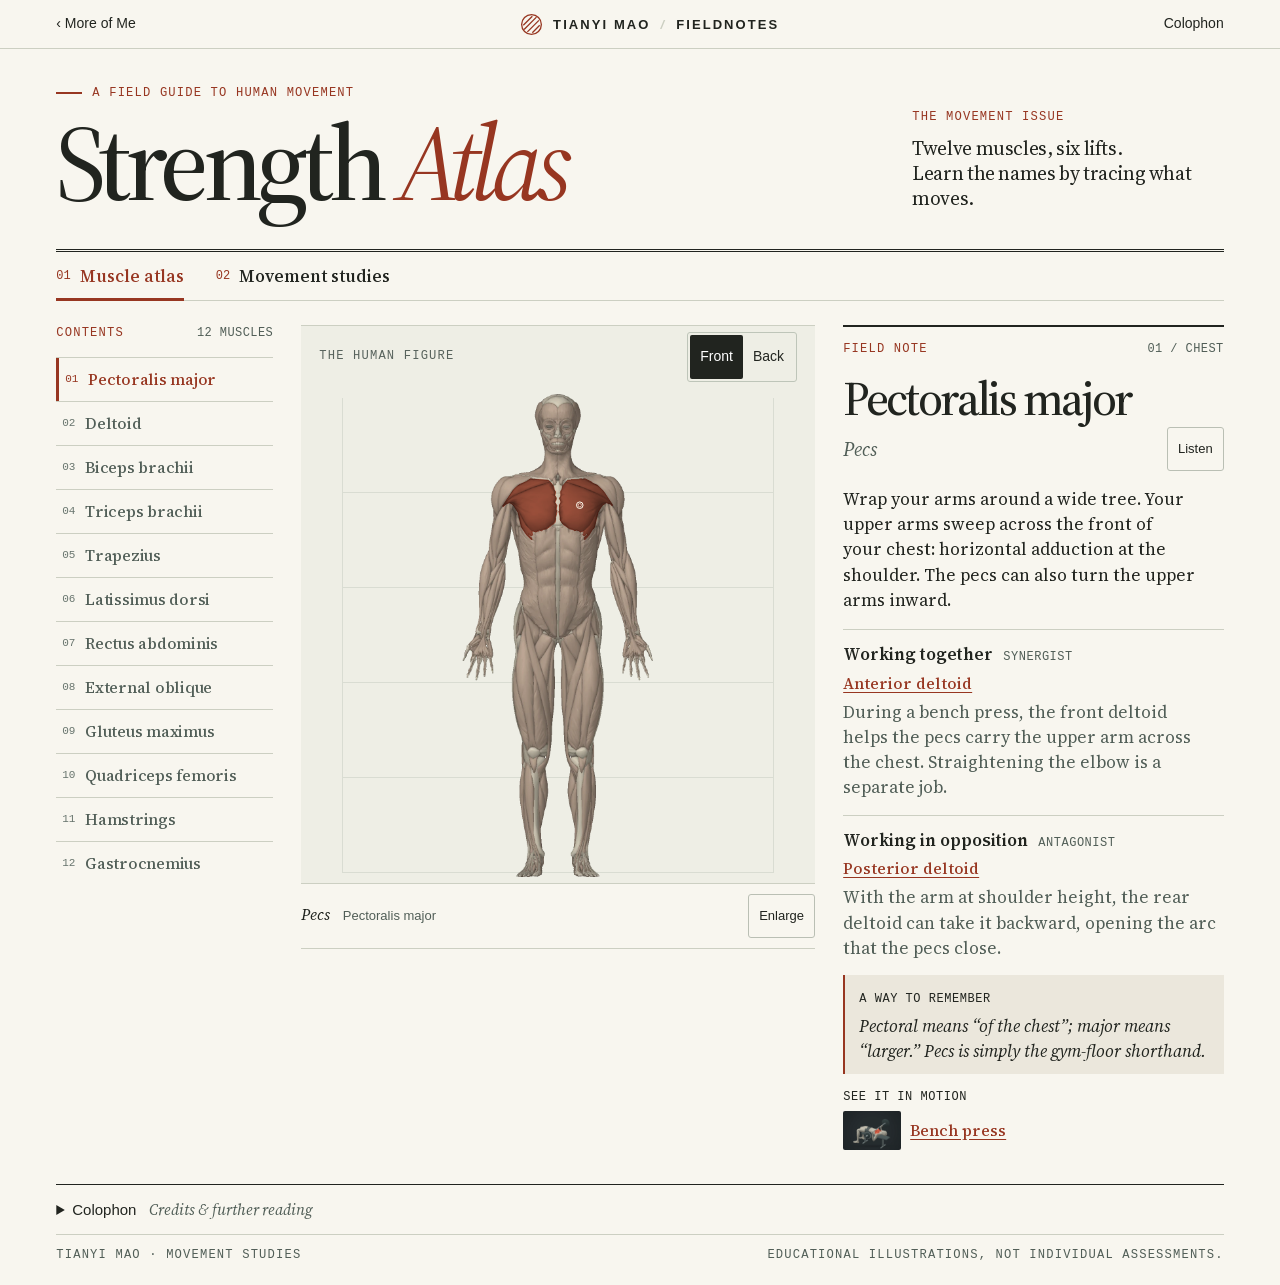
==== commit 3d5ae0dc: "Typeset Strength Atlas as an all-English editorial field guide" ====
--- a/anatomy.html
+++ b/anatomy.html
@@ -1,31 +1,31 @@
 <!doctype html>
-<html lang="zh-CN">
+<html lang="en">
 <head>
   <meta charset="utf-8"><meta name="viewport" content="width=device-width,initial-scale=1,viewport-fit=cover">
-  <title>Strength Atlas · 运动解剖学 · Tianyi Mao</title>
-  <meta name="description" content="一套可以翻看、点读、逐帧观察的双语运动解剖图谱。">
-  <link rel="stylesheet" href="assets/anatomy/study.css">
-  <script defer src="assets/anatomy/lessons.js"></script>
-  <script defer src="assets/anatomy/atlas.js"></script>
-  <script defer src="assets/anatomy/motion.js"></script>
-  <script defer src="assets/anatomy/study.js"></script>
+  <title>Strength Atlas — Movement Studies by Tianyi Mao</title>
+  <meta name="description" content="An illustrated field guide to the muscles behind six strength exercises. Explore the plates, listen to the names and study a lift frame by frame.">
+  <link rel="stylesheet" href="assets/anatomy/study.css?v=editorial">
+  <script defer src="assets/anatomy/lessons.js?v=editorial"></script>
+  <script defer src="assets/anatomy/atlas.js?v=editorial"></script>
+  <script defer src="assets/anatomy/motion.js?v=editorial"></script>
+  <script defer src="assets/anatomy/study.js?v=editorial"></script>
 </head>
 <body>
-  <header class="mast"><div class="mast-inner"><a href="index.html" class="return">‹ &nbsp; More of Me</a><span class="imprint"><svg aria-hidden="true" viewBox="0 0 28 28"><circle cx="14" cy="14" r="12"/><path d="M5 20 20 5M9 23 23 9M4 15 15 4M15 24 24 15"/></svg> TIAN YI MAO <i>/</i> FIELDNOTES</span><a class="sourcejump" href="#colophon">资料来源</a></div></header>
+  <header class="mast"><div class="mast-inner"><a href="index.html" class="return">‹ More of Me</a><span class="imprint"><svg aria-hidden="true" viewBox="0 0 28 28"><circle cx="14" cy="14" r="12"/><path d="M5 20 20 5M9 23 23 9M4 15 15 4M15 24 24 15"/></svg>TIANYI MAO <i>/</i> FIELDNOTES</span><a class="sourcejump" href="#colophon">Colophon</a></div></header>
   <main>
-    <header class="chapter"><div><div class="overline"><b></b> MOVEMENT STUDIES</div><h1>Strength <em>Atlas.</em></h1></div><div class="chapter-caption"><strong>运动解剖学</strong><p>在人体上认肌肉，在动作里记住它。</p></div></header>
-    <nav class="chapters" aria-label="学习模式"><a id="atlas-link" href="#atlas" aria-current="page"><span>01</span> 肌肉图谱 <i>Atlas</i></a><a id="motion-link" href="#motion"><span>02</span> 动作研究 <i>Motion</i></a></nav>
-    <noscript>请开启 JavaScript，以使用肌肉点读和动作播放。</noscript>
-    <section id="atlas-panel" class="workbench" aria-label="肌肉图谱">
-      <div class="directory"><div class="section-cap">MUSCLE INDEX <span>肌肉索引</span></div><label class="mobile-select">选择肌肉 <select id="muscle-select"></select></label><div id="directory-list"></div></div>
-      <figure class="plate"><header class="plate-head"><span class="plate-kicker">ANATOMICAL PLATE</span><div class="segment" aria-label="图谱视角"><button data-view="front" aria-pressed="true">正面</button><button data-view="back" aria-pressed="false">背面</button></div></header><div class="plate-window"><div id="plate-host"></div></div><figcaption><div class="plate-caption"><b id="plate-zh">胸大肌</b><span id="plate-en" lang="en">Pectoralis major</span></div><button id="zoom" type="button" aria-pressed="false" title="放大当前部位">局部放大</button></figcaption></figure>
-      <article class="notes" aria-label="肌肉学习卡"><div class="section-cap">FIELD NOTE <span id="note-region"></span></div><h2 id="name" lang="en"></h2><div class="zh-title"><strong id="cn"></strong><button type="button" id="say" hidden aria-label="听肌肉名称的英文发音">听发音</button></div><p id="fn"></p><dl class="study-rel"><div><dt>一起工作 <i>SYNERGIST</i></dt><dd id="synergy"></dd></div><div><dt>相反动作 <i>ANTAGONIST</i></dt><dd id="antagonist"></dd></div></dl><div class="mnemonic"><span>记忆线索</span><p id="clue"></p></div><div class="see-moves" id="see-moves"></div></article>
+    <header class="chapter"><div><div class="overline"><b></b> A FIELD GUIDE TO HUMAN MOVEMENT</div><h1>Strength <em>Atlas</em></h1></div><div class="chapter-caption"><span class="issue-line">THE MOVEMENT ISSUE</span><p>Twelve muscles, six lifts.<br> Learn the names by tracing what moves.</p></div></header>
+    <nav class="chapters" aria-label="Chapters"><a id="atlas-link" href="#atlas" aria-current="page"><span>01</span> Muscle atlas</a><a id="motion-link" href="#motion"><span>02</span> Movement studies</a></nav>
+    <noscript>Please enable JavaScript to select a muscle or play a movement study.</noscript>
+    <section id="atlas-panel" class="workbench" aria-label="Muscle atlas">
+      <aside class="directory"><div class="section-cap">Contents <span>12 muscles</span></div><label class="mobile-select">Select a muscle <select id="muscle-select"></select></label><div id="directory-list"></div></aside>
+      <figure class="plate"><header class="plate-head"><span class="plate-kicker">The human figure</span><div class="segment" aria-label="Plate view"><button data-view="front" aria-pressed="true">Front</button><button data-view="back" aria-pressed="false">Back</button></div></header><div class="plate-window"><div id="plate-host"></div></div><figcaption><div class="plate-caption"><b id="plate-zh">Pecs</b> <span id="plate-en">Pectoralis major</span></div><button id="zoom" type="button" aria-pressed="false" title="Enlarge the selected region">Enlarge</button></figcaption></figure>
+      <article class="notes" aria-label="Muscle profile"><div class="section-cap">Field note <span id="note-region"></span></div><h2 id="name"></h2><div class="zh-title"><strong id="cn"></strong><button type="button" id="say" hidden aria-label="Hear the English pronunciation">Listen</button></div><p id="fn"></p><dl class="study-rel"><div><dt>Working together <i>Synergist</i></dt><dd id="synergy"></dd></div><div><dt>Working in opposition <i>Antagonist</i></dt><dd id="antagonist"></dd></div></dl><div class="mnemonic"><span>A way to remember</span><p id="clue"></p></div><div class="see-moves" id="see-moves"></div></article>
     </section>
-    <section id="motion-panel" hidden aria-label="动作研究">
-      <div class="reels" aria-label="选择动作" id="ex-list"></div>
-      <div class="motion-spread"><figure class="film"><div class="film-head"><span class="plate-kicker">MOVEMENT STUDY</span><span id="film-index"></span></div><div id="motion-host" aria-label="动作姿势循环演示"></div><figcaption class="transport"><button id="play" type="button">播放</button><label for="timeline" class="sr">拖动查看动作进度</label><input id="timeline" type="range" min="0" max="1000" value="0" step="1"><span id="phase"></span></figcaption></figure><article class="motion-notes"><div class="section-cap">KINETICS <span>动作笔记</span></div><h2 id="move-en" lang="en"></h2><strong id="move-zh"></strong><p id="move-note"></p><div id="phase-notes"></div></article></div>
-      <div class="roles"><div class="role-intro"><div class="section-cap">MUSCLE ROLES</div><h3>是谁在发力？</h3><p>对照正背面，点击肌肉看详解。颜色区分作用，不表示用力百分比。</p></div><div class="mini-plates"><figure><div id="mini-front"></div><figcaption>正面</figcaption></figure><figure><div id="mini-back"></div><figcaption>背面</figcaption></figure></div><div id="roles-list"></div></div>
+    <section id="motion-panel" hidden aria-label="Movement studies">
+      <div class="reels" aria-label="Choose a movement" id="ex-list"></div>
+      <div class="motion-spread"><figure class="film"><div class="film-head"><span class="plate-kicker">Motion sequence</span><span id="film-index"></span></div><div id="motion-host" aria-label="Animated exercise demonstration"></div><figcaption class="transport"><button id="play" type="button">Play</button><label for="timeline" class="sr">Scrub through the movement</label><input id="timeline" type="range" min="0" max="1000" value="0" step="1"><span id="phase"></span></figcaption></figure><article class="motion-notes"><div class="section-cap">Technique <span>Movement analysis</span></div><h2 id="move-en"></h2><strong id="move-zh"></strong><p id="move-note"></p><div id="phase-notes"></div></article></div>
+      <div class="roles"><div class="role-intro"><div class="section-cap">Muscle roles</div><h3>Who does the work?</h3><p>Select a muscle to find it in the atlas. Colour identifies a role, not a percentage of effort.</p></div><div class="mini-plates"><figure><div id="mini-front"></div><figcaption>Anterior</figcaption></figure><figure><div id="mini-back"></div><figcaption>Posterior</figcaption></figure></div><div id="roles-list"></div></div>
     </section>
-    <footer id="colophon"><details id="sources-disclosure"><summary>图谱、动作与资料来源 <span>Credits &amp; reading</span></summary><div class="credits"><div id="art-credits"></div><div><h3>延伸阅读</h3><ul id="references"></ul></div></div></details><div class="endline"><span>TIANYI MAO · MOVEMENT STUDIES</span><span>教学示意，不代表个体动作评估。</span></div></footer>
+    <footer id="colophon"><details id="sources-disclosure"><summary>Colophon <span>Credits &amp; further reading</span></summary><div class="credits"><div id="art-credits"></div><div><h3>Further reading</h3><ul id="references"></ul></div></div></details><div class="endline"><span>TIANYI MAO · MOVEMENT STUDIES</span><span>Educational illustrations, not individual assessments.</span></div></footer>
   </main>
 </body></html>
--- a/assets/anatomy/study.css
+++ b/assets/anatomy/study.css
@@ -34,3 +34,21 @@
 @media(max-width:420px){.reels{gap:4px}.reels button{flex-flow:column;align-items:stretch;text-align:center;padding:3px 3px 5px;gap:3px}.reels img{width:100%;height:33px;object-fit:contain;background:#232929}}
 .roles{grid-template-columns:minmax(135px,.7fr) minmax(200px,1fr) minmax(240px,1.65fr);align-items:start}.mini-plates{display:grid;grid-template-columns:1fr 1fr;gap:6px}.mini-plates figure{background:var(--field);padding:8px 3px 3px}.mini-plates figure>div{height:160px}.mini-plates figcaption{text-align:center;font-size:12px;color:var(--muted)}#roles-list{grid-template-columns:1fr;gap:10px}.role-label:before{content:'';display:inline-block;height:.7em;width:.7em;background:#c15138;border-radius:50%;margin-right:.5em}[data-role=secondary] .role-label:before{background:#b78325}[data-role=stabilizer] .role-label:before{background:#468982}
 @media(max-width:685px){.roles{grid-template-columns:minmax(140px,.95fr) 1fr;gap:10px}.role-intro{grid-column:1/-1}.mini-plates figure>div{height:135px}}
+/* Publication typography: a variable text face with real display and italic cuts.
+   Keep labels and controls in a quiet, compact face; reserve rules for navigation
+   and column divisions. Respect the reader's zoom, motion and keyboard settings. */
+@font-face{font-family:"Source Serif";src:url("type/source-serif-roman.woff2") format("woff2");font-weight:200 900;font-style:normal;font-display:swap}
+@font-face{font-family:"Source Serif";src:url("type/source-serif-italic.woff2") format("woff2");font-weight:200 900;font-style:italic;font-display:swap}
+:root{--serif:"Source Serif",Georgia,serif;--sans:"Helvetica Neue",Arial,sans-serif;--mono:ui-monospace,"SFMono-Regular",Consolas,monospace;--paper:#f8f6ef;--field:#eeeee5;--ink:#21241f;--accent:#973621}
+body{font-optical-sizing:auto}.mast-inner{height:48px}.imprint{font:600 13px var(--sans);letter-spacing:.16em}.return,.sourcejump{min-height:44px;display:inline-flex;align-items:center}
+.chapter{padding-block:clamp(22px,2.8vw,48px);align-items:end}.chapter .overline,.issue-line,.section-cap,.plate-kicker,.film-head,.endline{font:500 .76rem/1.4 var(--mono);letter-spacing:.095em;text-transform:uppercase}
+.chapter h1{font-family:var(--serif);font-weight:500;font-size:clamp(66px,8.4vw,138px);line-height:.94;letter-spacing:-.062em;margin:10px 0 0;font-optical-sizing:auto}.chapter h1 em{font-weight:400;letter-spacing:-.075em}.chapter-caption{min-width:225px;max-width:35ch}.issue-line{color:var(--accent)}.chapter-caption p{font:normal clamp(17px,1.5vw,23px)/1.3 var(--serif);letter-spacing:-.02em;color:var(--ink);margin-top:8px}
+.chapters{border-top:3px double var(--ink);gap:32px}.chapters a{font:550 17px var(--serif);min-height:48px}.chapters span{font:12px var(--mono);color:var(--accent)}
+.workbench{grid-template-columns:minmax(155px,.57fr) minmax(295px,1.35fr) minmax(265px,1fr);gap:clamp(18px,2.2vw,36px);padding-top:24px}.directory .section-cap,.notes .section-cap,.motion-notes .section-cap{align-items:center}.section-cap span{font:400 .75rem/1.4 var(--mono);letter-spacing:.035em}
+.directory button{font:500 16px/1.15 var(--serif);letter-spacing:-.015em;min-height:44px}.directory button span{font:11px var(--mono)}.directory button[aria-pressed=true]{background:transparent;color:var(--accent);box-shadow:inset 3px 0 var(--accent);padding-left:9px}.directory button[aria-pressed=true] span{color:var(--accent)}
+.notes,.motion-notes{border-top:2px solid}.notes h2,.motion-notes h2{font-weight:500;line-height:.98;font-size:clamp(34px,3.7vw,66px);letter-spacing:-.055em;margin:18px 0 5px}
+.zh-title strong,#move-zh{font:italic 400 20px/1.45 var(--serif);color:var(--muted)}.notes>p,.motion-notes>p{font:400 clamp(17px,1.25vw,20px)/1.48 var(--serif);max-width:48ch;text-wrap:pretty}.study-rel dt{font:600 17px/1.25 var(--serif)}.study-rel dt i,.mnemonic>span,.see-moves>span,.role-label{font:500 12px/1.4 var(--mono);text-transform:uppercase;letter-spacing:.045em}.study-rel dd,.mnemonic p,.phase-row p{font:400 17px/1.48 var(--serif);text-wrap:pretty}.mnemonic p{font-style:italic}.study-rel dd button,.see-moves button{font:500 16px/1.4 var(--serif)}.study-rel>div{padding:14px 0}
+.plate{background:var(--field);outline:0;border-block:1px solid var(--edge)}.plate figcaption{background:var(--paper);padding-inline:0}.plate-caption b{font:italic 400 16px/1.4 var(--serif)}.plate-caption span{font:400 13px var(--sans)}.segment button,.plate figcaption button,.zh-title button,.transport button{min-height:44px}.plate-head{padding-block:6px}.plate-window{height:clamp(390px,55vh,600px)}.phase-row b{font:600 20px/1.25 var(--serif)}.phase-row b i{font:500 12px/1.55 var(--mono);letter-spacing:.04em;text-transform:uppercase}
+.reels button{font:500 15px/1.18 var(--serif);min-height:48px}.reels img{flex-shrink:0}.film-head{font-family:var(--mono)}footer summary{min-height:48px}.credits p,.credits li{font:400 16px/1.55 var(--serif)}
+@media(max-width:1000px){.workbench{grid-template-columns:minmax(275px,1.08fr) minmax(250px,1fr)}.mobile-select select{min-height:44px}.chapter h1{font-size:clamp(72px,9.7vw,100px)}}
+@media(max-width:685px){.mast-inner{height:45px}.imprint{font-size:11px}.chapter{display:block;padding-top:18px}.chapter h1{font-size:clamp(53px,14.4vw,88px);margin:8px 0}.chapter-caption{display:block;max-width:none}.chapter-caption .issue-line{display:none}.chapter-caption p{font:italic 17px/1.35 var(--serif);margin:0}.chapter-caption br{display:none}.chapter-caption br:after{content:" "}.workbench{padding-top:12px}.directory .section-cap span{display:none}.mobile-select{font-size:0}.mobile-select select{max-width:59vw;font-size:14px}.plate-window{height:clamp(290px,44svh,455px)}.notes h2,.motion-notes h2{font-size:clamp(34px,9vw,47px)}.notes>p,.motion-notes>p{font-size:18px}.roles{grid-template-columns:minmax(120px,.8fr) minmax(0,1fr)}.reels button{font-size:14px}.section-cap{font-size:12px}.chapters{gap:18px}.chapters a{font-size:16px}.endline{font-size:11px}}
